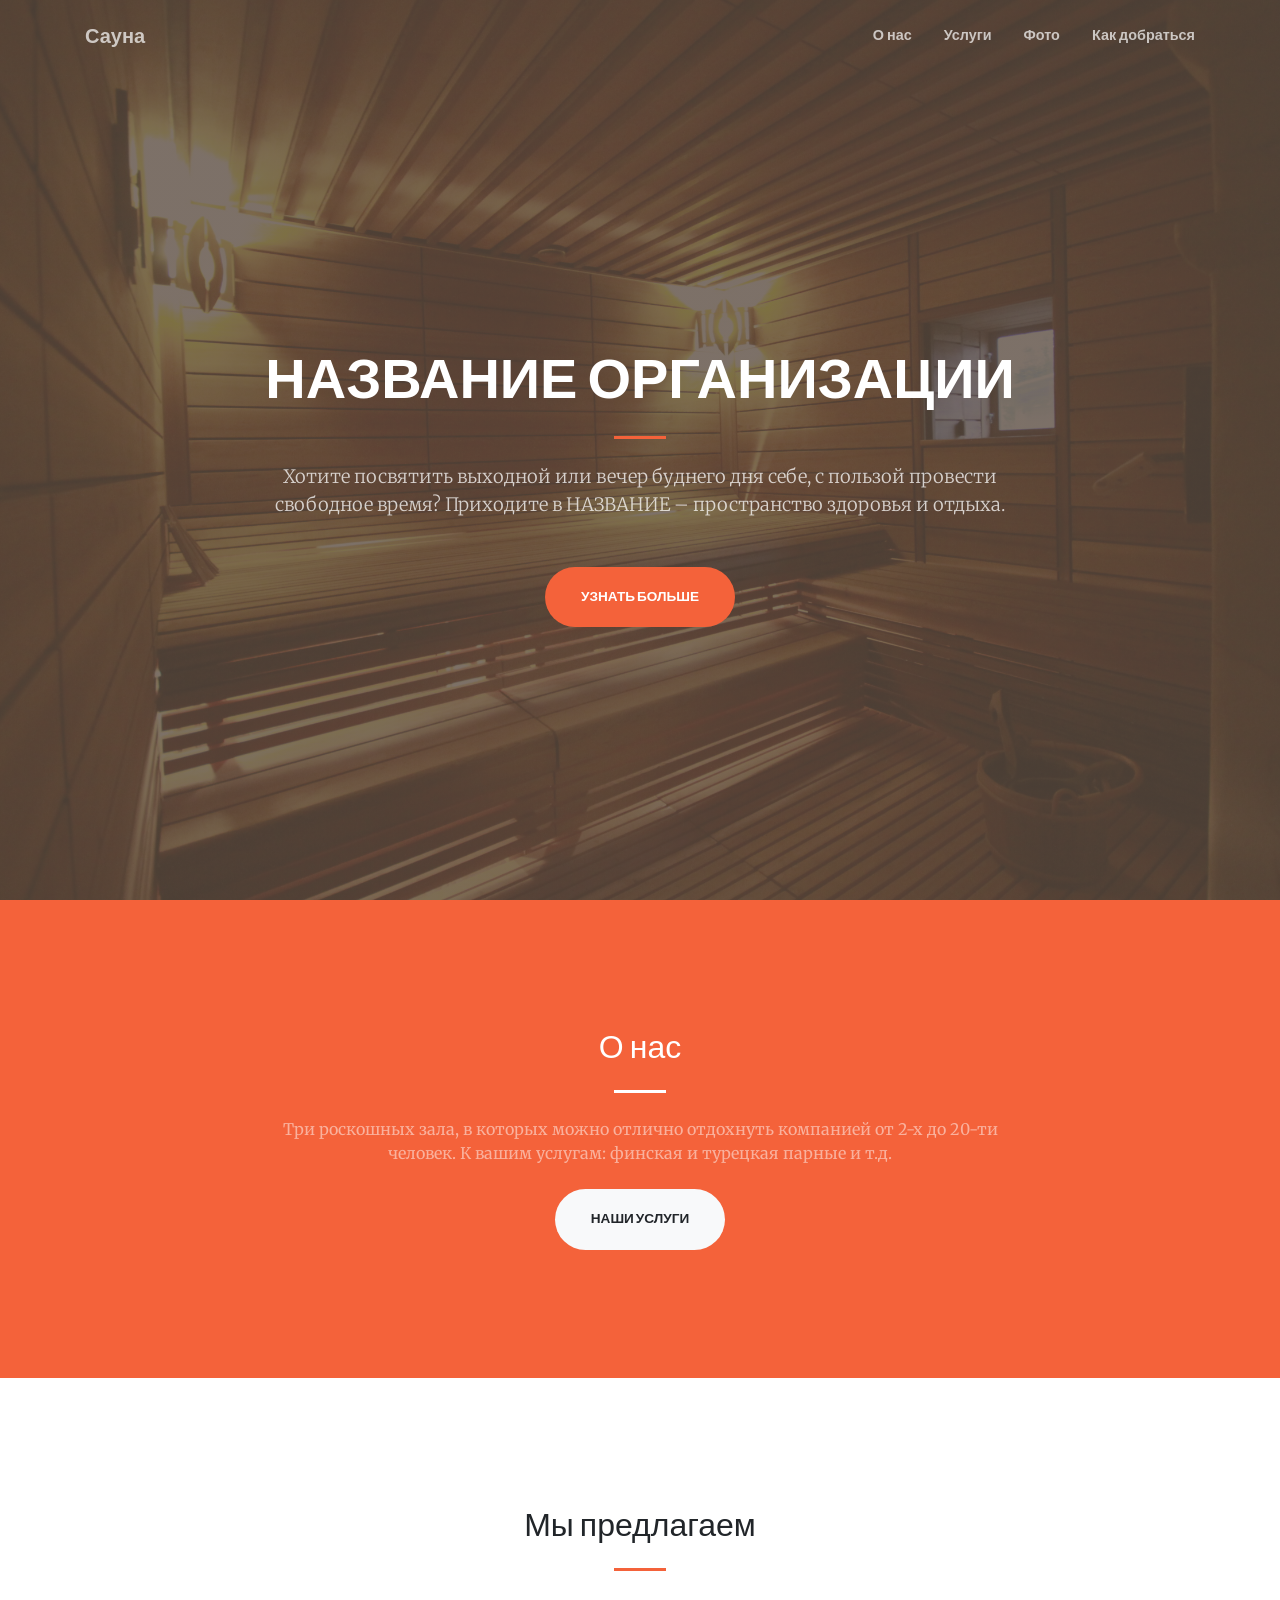
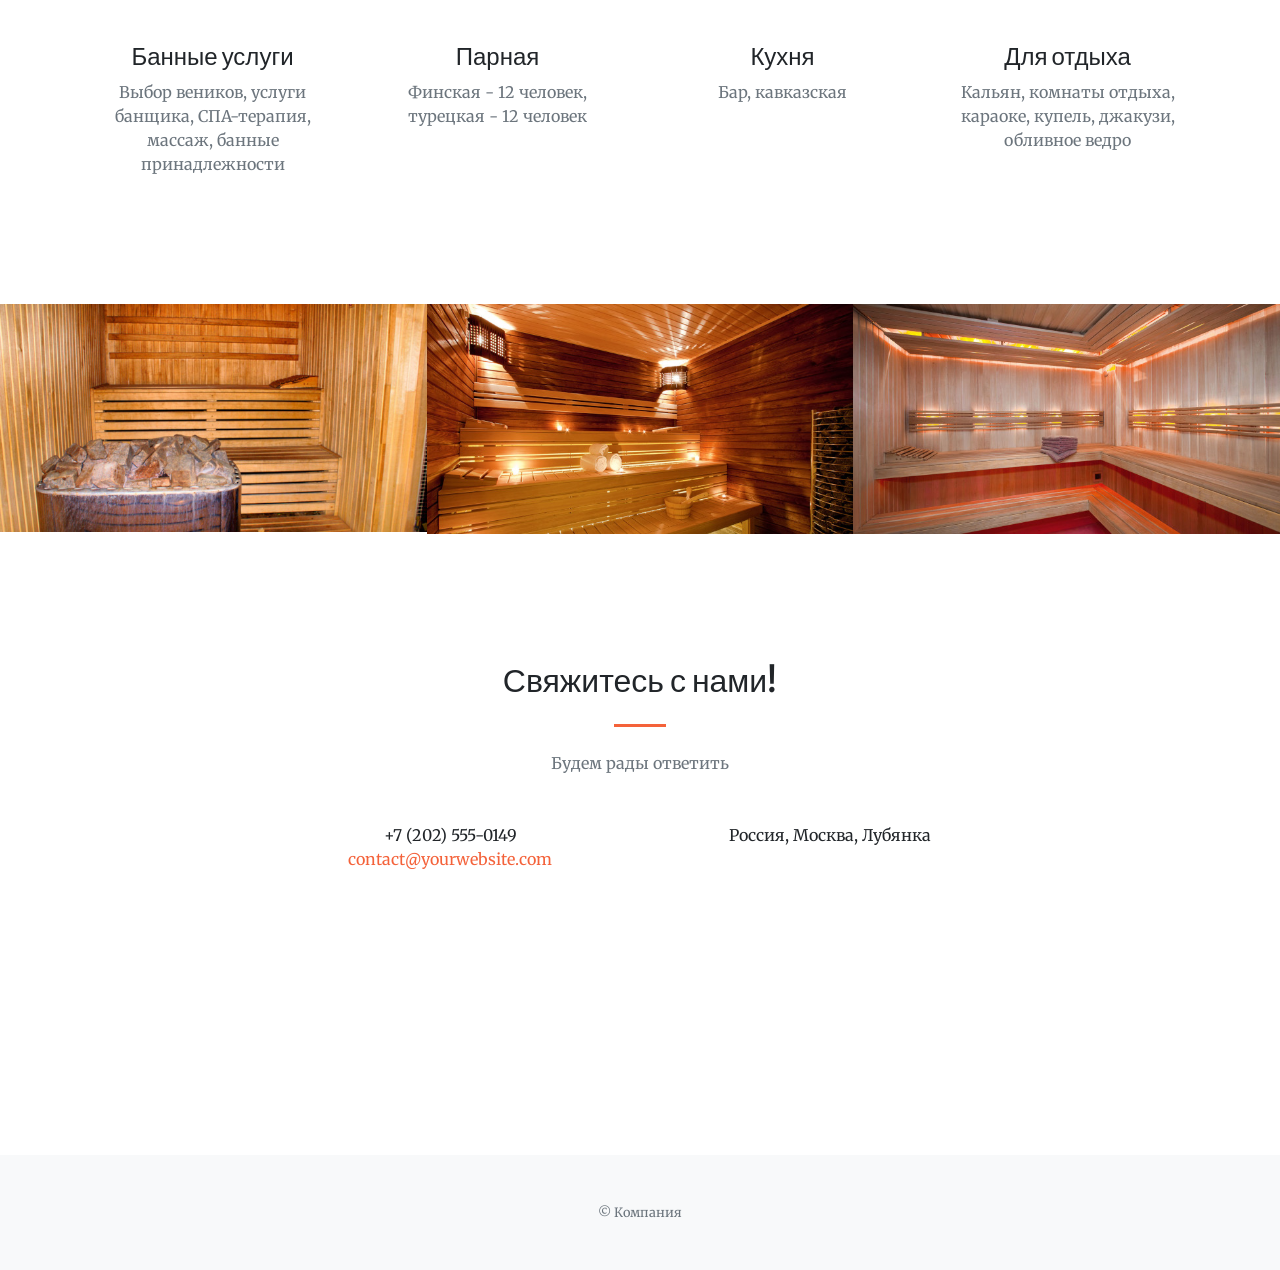
==== index.html @ 692f26ee "Upload" ====
<!DOCTYPE html>
<html lang="en">

<head>

  <meta charset="utf-8">
  <meta name="viewport" content="width=device-width, initial-scale=1, shrink-to-fit=no">
  <meta name="description" content="">
  <meta name="author" content="">

  <title>Сауна</title>

  <!-- Font Awesome Icons -->
  <link href="vendor/fontawesome-free/css/all.min.css" rel="stylesheet" type="text/css">

  <!-- Google Fonts -->
  <link href="https://fonts.googleapis.com/css?family=Merriweather+Sans:400,700" rel="stylesheet">
  <link href='https://fonts.googleapis.com/css?family=Merriweather:400,300,300italic,400italic,700,700italic' rel='stylesheet' type='text/css'>

  <!-- Plugin CSS -->
  <link href="vendor/magnific-popup/magnific-popup.css" rel="stylesheet">

  <!-- Theme CSS - Includes Bootstrap -->
  <link href="css/creative.min.css" rel="stylesheet">

</head>

<body id="page-top">

  <!-- Navigation -->
  <nav class="navbar navbar-expand-lg navbar-light fixed-top py-3" id="mainNav">
    <div class="container">
      <a class="navbar-brand js-scroll-trigger" href="#page-top">Сауна</a>
      <button class="navbar-toggler navbar-toggler-right" type="button" data-toggle="collapse" data-target="#navbarResponsive" aria-controls="navbarResponsive" aria-expanded="false" aria-label="Toggle navigation">
        <span class="navbar-toggler-icon"></span>
      </button>
      <div class="collapse navbar-collapse" id="navbarResponsive">
        <ul class="navbar-nav ml-auto my-2 my-lg-0">
          <li class="nav-item">
            <a class="nav-link js-scroll-trigger" href="#about">О нас</a>
          </li>
          <li class="nav-item">
            <a class="nav-link js-scroll-trigger" href="#services">Услуги</a>
          </li>
          <li class="nav-item">
            <a class="nav-link js-scroll-trigger" href="#portfolio">Фото</a>
          </li>
          <li class="nav-item">
            <a class="nav-link js-scroll-trigger" href="#contact">Как добраться</a>
          </li>
        </ul>
      </div>
    </div>
  </nav>

  <!-- Masthead -->
  <header class="masthead">
    <div class="container h-100">
      <div class="row h-100 align-items-center justify-content-center text-center">
        <div class="col-lg-10 align-self-end">
          <h1 class="text-uppercase text-white font-weight-bold">Название организации</h1>
          <hr class="divider my-4">
        </div>
        <div class="col-lg-8 align-self-baseline">
          <p class="text-white-75 font-weight-light mb-5">Хотите посвятить выходной или вечер буднего дня себе, с пользой провести свободное время? Приходите в НАЗВАНИЕ – пространство здоровья и отдыха.</p>
          <a class="btn btn-primary btn-xl js-scroll-trigger" href="#about">Узнать больше</a>
        </div>
      </div>
    </div>
  </header>

  <!-- About Section -->
  <section class="page-section bg-primary" id="about">
    <div class="container">
      <div class="row justify-content-center">
        <div class="col-lg-8 text-center">
          <h2 class="text-white mt-0">О нас</h2>
          <hr class="divider light my-4">
          <p class="text-white-50 mb-4">Три роскошных зала, в которых можно отлично отдохнуть компанией от 2-х до 20-ти человек. К вашим услугам: финская и турецкая парные и т.д.</p>
          <a class="btn btn-light btn-xl js-scroll-trigger" href="#services">Наши услуги</a>
        </div>
      </div>
    </div>
  </section>

  <!-- Services Section -->
  <section class="page-section" id="services">
    <div class="container">
      <h2 class="text-center mt-0">Мы предлагаем</h2>
      <hr class="divider my-4">
      <div class="row">
        <div class="col-lg-3 col-md-6 text-center">
          <div class="mt-5">
            <i class="fas fa-4x fa-bath text-primary mb-4"></i>
            <h3 class="h4 mb-2">Банные услуги</h3>
            <p class="text-muted mb-0">Выбор веников, услуги банщика, СПА-терапия, массаж, банные принадлежности</p>
          </div>
        </div>
        <div class="col-lg-3 col-md-6 text-center">
          <div class="mt-5">
            <i class="fas fa-4x fa-cloud text-primary mb-4"></i>
            <h3 class="h4 mb-2">Парная</h3>
            <p class="text-muted mb-0">Финская - 12 человек, турецкая - 12 человек</p>
          </div>
        </div>
        <div class="col-lg-3 col-md-6 text-center">
          <div class="mt-5">
            <i class="fas fa-4x fa-hamburger text-primary mb-4"></i>
            <h3 class="h4 mb-2">Кухня</h3>
            <p class="text-muted mb-0">Бар, кавказская</p>
          </div>
        </div>
        <div class="col-lg-3 col-md-6 text-center">
          <div class="mt-5">
            <i class="fas fa-4x fa-place-of-worship text-primary mb-4"></i>
            <h3 class="h4 mb-2">Для отдыха</h3>
            <p class="text-muted mb-0">Кальян, комнаты отдыха, караоке, купель, джакузи, обливное ведро</p>
          </div>
        </div>
      </div>
    </div>
  </section>

  <!-- Portfolio Section -->
  <section id="portfolio">
    <div class="container-fluid p-0">
      <div class="row no-gutters">
        <div class="col-lg-4 col-sm-6">
          <a class="portfolio-box" href="img/portfolio/fullsize/1.jpg">
            <img class="img-fluid" src="img/portfolio/thumbnails/1.jpg" alt="">
            <div class="portfolio-box-caption">
              <div class="project-category text-white-50">
                Услуга 1
              </div>
              <div class="project-name">
                Цена
              </div>
            </div>
          </a>
        </div>
        <div class="col-lg-4 col-sm-6">
          <a class="portfolio-box" href="img/portfolio/fullsize/2.jpg">
            <img class="img-fluid" src="img/portfolio/thumbnails/2.jpg" alt="">
            <div class="portfolio-box-caption">
              <div class="project-category text-white-50">
                Услуга 2
              </div>
              <div class="project-name">
                Цена 2
              </div>
            </div>
          </a>
        </div>
        <div class="col-lg-4 col-sm-6">
          <a class="portfolio-box" href="img/portfolio/fullsize/3.jpg">
            <img class="img-fluid" src="img/portfolio/thumbnails/3.jpg" alt="">
            <div class="portfolio-box-caption">
              <div class="project-category text-white-50">
                Услуга 3
              </div>
              <div class="project-name">
                Цена 3
              </div>
            </div>
          </a>
        </div>
      </div>
    </div>
  </section>


  <!-- Contact Section -->
  <section class="page-section" id="contact">
    <div class="container">
      <div class="row justify-content-center">
        <div class="col-lg-8 text-center">
          <h2 class="mt-0">Свяжитесь с нами!</h2>
          <hr class="divider my-4">
          <p class="text-muted mb-5">Будем рады ответить</p>
        </div>
      </div>
      <div class="row">
        <div class="col-lg-4 ml-auto text-center">
          <i class="fas fa-phone fa-3x mb-3 text-muted"></i>
          <div>+7 (202) 555-0149</div>
          <a class="d-block" href="mailto:contact@yourwebsite.com">contact@yourwebsite.com</a>
        </div>
        <div class="col-lg-4 mr-auto text-center">
          <i class="fas fa-home fa-3x mb-3 text-muted"></i>
          <!-- Make sure to change the email address in anchor text AND the link below! -->
          <div>Россия, Москва, Лубянка</div>
        </div>
      </div>
    </div>
  </section>

  <!-- Map -->
  <section id="contact" class="map">
    <iframe width="100%" height="100%" frameborder="0" scrolling="no" marginheight="0" marginwidth="0" src="https://maps.google.com/maps?f=q&amp;source=s_q&amp;hl=en&amp;geocode=&amp;q=Twitter,+Inc.,+Market+Street,+San+Francisco,+CA&amp;aq=0&amp;oq=twitter&amp;sll=28.659344,-81.187888&amp;sspn=0.128789,0.264187&amp;ie=UTF8&amp;hq=Twitter,+Inc.,+Market+Street,+San+Francisco,+CA&amp;t=m&amp;z=15&amp;iwloc=A&amp;output=embed"></iframe>
    <br />
    <small>
      <a href="https://maps.google.com/maps?f=q&amp;source=embed&amp;hl=en&amp;geocode=&amp;q=Twitter,+Inc.,+Market+Street,+San+Francisco,+CA&amp;aq=0&amp;oq=twitter&amp;sll=28.659344,-81.187888&amp;sspn=0.128789,0.264187&amp;ie=UTF8&amp;hq=Twitter,+Inc.,+Market+Street,+San+Francisco,+CA&amp;t=m&amp;z=15&amp;iwloc=A"></a>
    </small>
  </section>

  <!-- Footer -->
  <footer class="bg-light py-5">
    <div class="container">
      <div class="small text-center text-muted">&copy; Компания </div>
    </div>
  </footer>

  <!-- Bootstrap core JavaScript -->
  <script src="vendor/jquery/jquery.min.js"></script>
  <script src="vendor/bootstrap/js/bootstrap.bundle.min.js"></script>

  <!-- Plugin JavaScript -->
  <script src="vendor/jquery-easing/jquery.easing.min.js"></script>
  <script src="vendor/magnific-popup/jquery.magnific-popup.min.js"></script>

  <!-- Custom scripts for this template -->
  <script src="js/creative.min.js"></script>

</body>

</html>
---- vendor/fontawesome-free/css/all.min.css ----
.fa,.fab,.fal,.far,.fas{-moz-osx-font-smoothing:grayscale;-webkit-font-smoothing:antialiased;display:inline-block;font-style:normal;font-variant:normal;text-rendering:auto;line-height:1}.fa-lg{font-size:1.33333em;line-height:.75em;vertical-align:-.0667em}.fa-xs{font-size:.75em}.fa-sm{font-size:.875em}.fa-1x{font-size:1em}.fa-2x{font-size:2em}.fa-3x{font-size:3em}.fa-4x{font-size:4em}.fa-5x{font-size:5em}.fa-6x{font-size:6em}.fa-7x{font-size:7em}.fa-8x{font-size:8em}.fa-9x{font-size:9em}.fa-10x{font-size:10em}.fa-fw{text-align:center;width:1.25em}.fa-ul{list-style-type:none;margin-left:2.5em;padding-left:0}.fa-ul>li{position:relative}.fa-li{left:-2em;position:absolute;text-align:center;width:2em;line-height:inherit}.fa-border{border:.08em solid #eee;border-radius:.1em;padding:.2em .25em .15em}.fa-pull-left{float:left}.fa-pull-right{float:right}.fa.fa-pull-left,.fab.fa-pull-left,.fal.fa-pull-left,.far.fa-pull-left,.fas.fa-pull-left{margin-right:.3em}.fa.fa-pull-right,.fab.fa-pull-right,.fal.fa-pull-right,.far.fa-pull-right,.fas.fa-pull-right{margin-left:.3em}.fa-spin{animation:fa-spin 2s infinite linear}.fa-pulse{animation:fa-spin 1s infinite steps(8)}@keyframes fa-spin{0%{transform:rotate(0deg)}to{transform:rotate(1turn)}}.fa-rotate-90{-ms-filter:"progid:DXImageTransform.Microsoft.BasicImage(rotation=1)";transform:rotate(90deg)}.fa-rotate-180{-ms-filter:"progid:DXImageTransform.Microsoft.BasicImage(rotation=2)";transform:rotate(180deg)}.fa-rotate-270{-ms-filter:"progid:DXImageTransform.Microsoft.BasicImage(rotation=3)";transform:rotate(270deg)}.fa-flip-horizontal{-ms-filter:"progid:DXImageTransform.Microsoft.BasicImage(rotation=0, mirror=1)";transform:scaleX(-1)}.fa-flip-vertical{transform:scaleY(-1)}.fa-flip-both,.fa-flip-horizontal.fa-flip-vertical,.fa-flip-vertical{-ms-filter:"progid:DXImageTransform.Microsoft.BasicImage(rotation=2, mirror=1)"}.fa-flip-both,.fa-flip-horizontal.fa-flip-vertical{transform:scale(-1)}:root .fa-flip-both,:root .fa-flip-horizontal,:root .fa-flip-vertical,:root .fa-rotate-90,:root .fa-rotate-180,:root .fa-rotate-270{filter:none}.fa-stack{display:inline-block;height:2em;line-height:2em;position:relative;vertical-align:middle;width:2.5em}.fa-stack-1x,.fa-stack-2x{left:0;position:absolute;text-align:center;width:100%}.fa-stack-1x{line-height:inherit}.fa-stack-2x{font-size:2em}.fa-inverse{color:#fff}.fa-500px:before{content:"\f26e"}.fa-accessible-icon:before{content:"\f368"}.fa-accusoft:before{content:"\f369"}.fa-acquisitions-incorporated:before{content:"\f6af"}.fa-ad:before{content:"\f641"}.fa-address-book:before{content:"\f2b9"}.fa-address-card:before{content:"\f2bb"}.fa-adjust:before{content:"\f042"}.fa-adn:before{content:"\f170"}.fa-adobe:before{content:"\f778"}.fa-adversal:before{content:"\f36a"}.fa-affiliatetheme:before{content:"\f36b"}.fa-air-freshener:before{content:"\f5d0"}.fa-algolia:before{content:"\f36c"}.fa-align-center:before{content:"\f037"}.fa-align-justify:before{content:"\f039"}.fa-align-left:before{content:"\f036"}.fa-align-right:before{content:"\f038"}.fa-alipay:before{content:"\f642"}.fa-allergies:before{content:"\f461"}.fa-amazon:before{content:"\f270"}.fa-amazon-pay:before{content:"\f42c"}.fa-ambulance:before{content:"\f0f9"}.fa-american-sign-language-interpreting:before{content:"\f2a3"}.fa-amilia:before{content:"\f36d"}.fa-anchor:before{content:"\f13d"}.fa-android:before{content:"\f17b"}.fa-angellist:before{content:"\f209"}.fa-angle-double-down:before{content:"\f103"}.fa-angle-double-left:before{content:"\f100"}.fa-angle-double-right:before{content:"\f101"}.fa-angle-double-up:before{content:"\f102"}.fa-angle-down:before{content:"\f107"}.fa-angle-left:before{content:"\f104"}.fa-angle-right:before{content:"\f105"}.fa-angle-up:before{content:"\f106"}.fa-angry:before{content:"\f556"}.fa-angrycreative:before{content:"\f36e"}.fa-angular:before{content:"\f420"}.fa-ankh:before{content:"\f644"}.fa-app-store:before{content:"\f36f"}.fa-app-store-ios:before{content:"\f370"}.fa-apper:before{content:"\f371"}.fa-apple:before{content:"\f179"}.fa-apple-alt:before{content:"\f5d1"}.fa-apple-pay:before{content:"\f415"}.fa-archive:before{content:"\f187"}.fa-archway:before{content:"\f557"}.fa-arrow-alt-circle-down:before{content:"\f358"}.fa-arrow-alt-circle-left:before{content:"\f359"}.fa-arrow-alt-circle-right:before{content:"\f35a"}.fa-arrow-alt-circle-up:before{content:"\f35b"}.fa-arrow-circle-down:before{content:"\f0ab"}.fa-arrow-circle-left:before{content:"\f0a8"}.fa-arrow-circle-right:before{content:"\f0a9"}.fa-arrow-circle-up:before{content:"\f0aa"}.fa-arrow-down:before{content:"\f063"}.fa-arrow-left:before{content:"\f060"}.fa-arrow-right:before{content:"\f061"}.fa-arrow-up:before{content:"\f062"}.fa-arrows-alt:before{content:"\f0b2"}.fa-arrows-alt-h:before{content:"\f337"}.fa-arrows-alt-v:before{content:"\f338"}.fa-artstation:before{content:"\f77a"}.fa-assistive-listening-systems:before{content:"\f2a2"}.fa-asterisk:before{content:"\f069"}.fa-asymmetrik:before{content:"\f372"}.fa-at:before{content:"\f1fa"}.fa-atlas:before{content:"\f558"}.fa-atlassian:before{content:"\f77b"}.fa-atom:before{content:"\f5d2"}.fa-audible:before{content:"\f373"}.fa-audio-description:before{content:"\f29e"}.fa-autoprefixer:before{content:"\f41c"}.fa-avianex:before{content:"\f374"}.fa-aviato:before{content:"\f421"}.fa-award:before{content:"\f559"}.fa-aws:before{content:"\f375"}.fa-baby:before{content:"\f77c"}.fa-baby-carriage:before{content:"\f77d"}.fa-backspace:before{content:"\f55a"}.fa-backward:before{content:"\f04a"}.fa-bacon:before{content:"\f7e5"}.fa-balance-scale:before{content:"\f24e"}.fa-ban:before{content:"\f05e"}.fa-band-aid:before{content:"\f462"}.fa-bandcamp:before{content:"\f2d5"}.fa-barcode:before{content:"\f02a"}.fa-bars:before{content:"\f0c9"}.fa-baseball-ball:before{content:"\f433"}.fa-basketball-ball:before{content:"\f434"}.fa-bath:before{content:"\f2cd"}.fa-battery-empty:before{content:"\f244"}.fa-battery-full:before{content:"\f240"}.fa-battery-half:before{content:"\f242"}.fa-battery-quarter:before{content:"\f243"}.fa-battery-three-quarters:before{content:"\f241"}.fa-bed:before{content:"\f236"}.fa-beer:before{content:"\f0fc"}.fa-behance:before{content:"\f1b4"}.fa-behance-square:before{content:"\f1b5"}.fa-bell:before{content:"\f0f3"}.fa-bell-slash:before{content:"\f1f6"}.fa-bezier-curve:before{content:"\f55b"}.fa-bible:before{content:"\f647"}.fa-bicycle:before{content:"\f206"}.fa-bimobject:before{content:"\f378"}.fa-binoculars:before{content:"\f1e5"}.fa-biohazard:before{content:"\f780"}.fa-birthday-cake:before{content:"\f1fd"}.fa-bitbucket:before{content:"\f171"}.fa-bitcoin:before{content:"\f379"}.fa-bity:before{content:"\f37a"}.fa-black-tie:before{content:"\f27e"}.fa-blackberry:before{content:"\f37b"}.fa-blender:before{content:"\f517"}.fa-blender-phone:before{content:"\f6b6"}.fa-blind:before{content:"\f29d"}.fa-blog:before{content:"\f781"}.fa-blogger:before{content:"\f37c"}.fa-blogger-b:before{content:"\f37d"}.fa-bluetooth:before{content:"\f293"}.fa-bluetooth-b:before{content:"\f294"}.fa-bold:before{content:"\f032"}.fa-bolt:before{content:"\f0e7"}.fa-bomb:before{content:"\f1e2"}.fa-bone:before{content:"\f5d7"}.fa-bong:before{content:"\f55c"}.fa-book:before{content:"\f02d"}.fa-book-dead:before{content:"\f6b7"}.fa-book-medical:before{content:"\f7e6"}.fa-book-open:before{content:"\f518"}.fa-book-reader:before{content:"\f5da"}.fa-bookmark:before{content:"\f02e"}.fa-bowling-ball:before{content:"\f436"}.fa-box:before{content:"\f466"}.fa-box-open:before{content:"\f49e"}.fa-boxes:before{content:"\f468"}.fa-braille:before{content:"\f2a1"}.fa-brain:before{content:"\f5dc"}.fa-bread-slice:before{content:"\f7ec"}.fa-briefcase:before{content:"\f0b1"}.fa-briefcase-medical:before{content:"\f469"}.fa-broadcast-tower:before{content:"\f519"}.fa-broom:before{content:"\f51a"}.fa-brush:before{content:"\f55d"}.fa-btc:before{content:"\f15a"}.fa-bug:before{content:"\f188"}.fa-building:before{content:"\f1ad"}.fa-bullhorn:before{content:"\f0a1"}.fa-bullseye:before{content:"\f140"}.fa-burn:before{content:"\f46a"}.fa-buromobelexperte:before{content:"\f37f"}.fa-bus:before{content:"\f207"}.fa-bus-alt:before{content:"\f55e"}.fa-business-time:before{content:"\f64a"}.fa-buysellads:before{content:"\f20d"}.fa-calculator:before{content:"\f1ec"}.fa-calendar:before{content:"\f133"}.fa-calendar-alt:before{content:"\f073"}.fa-calendar-check:before{content:"\f274"}.fa-calendar-day:before{content:"\f783"}.fa-calendar-minus:before{content:"\f272"}.fa-calendar-plus:before{content:"\f271"}.fa-calendar-times:before{content:"\f273"}.fa-calendar-week:before{content:"\f784"}.fa-camera:before{content:"\f030"}.fa-camera-retro:before{content:"\f083"}.fa-campground:before{content:"\f6bb"}.fa-canadian-maple-leaf:before{content:"\f785"}.fa-candy-cane:before{content:"\f786"}.fa-cannabis:before{content:"\f55f"}.fa-capsules:before{content:"\f46b"}.fa-car:before{content:"\f1b9"}.fa-car-alt:before{content:"\f5de"}.fa-car-battery:before{content:"\f5df"}.fa-car-crash:before{content:"\f5e1"}.fa-car-side:before{content:"\f5e4"}.fa-caret-down:before{content:"\f0d7"}.fa-caret-left:before{content:"\f0d9"}.fa-caret-right:before{content:"\f0da"}.fa-caret-square-down:before{content:"\f150"}.fa-caret-square-left:before{content:"\f191"}.fa-caret-square-right:before{content:"\f152"}.fa-caret-square-up:before{content:"\f151"}.fa-caret-up:before{content:"\f0d8"}.fa-carrot:before{content:"\f787"}.fa-cart-arrow-down:before{content:"\f218"}.fa-cart-plus:before{content:"\f217"}.fa-cash-register:before{content:"\f788"}.fa-cat:before{content:"\f6be"}.fa-cc-amazon-pay:before{content:"\f42d"}.fa-cc-amex:before{content:"\f1f3"}.fa-cc-apple-pay:before{content:"\f416"}.fa-cc-diners-club:before{content:"\f24c"}.fa-cc-discover:before{content:"\f1f2"}.fa-cc-jcb:before{content:"\f24b"}.fa-cc-mastercard:before{content:"\f1f1"}.fa-cc-paypal:before{content:"\f1f4"}.fa-cc-stripe:before{content:"\f1f5"}.fa-cc-visa:before{content:"\f1f0"}.fa-centercode:before{content:"\f380"}.fa-centos:before{content:"\f789"}.fa-certificate:before{content:"\f0a3"}.fa-chair:before{content:"\f6c0"}.fa-chalkboard:before{content:"\f51b"}.fa-chalkboard-teacher:before{content:"\f51c"}.fa-charging-station:before{content:"\f5e7"}.fa-chart-area:before{content:"\f1fe"}.fa-chart-bar:before{content:"\f080"}.fa-chart-line:before{content:"\f201"}.fa-chart-pie:before{content:"\f200"}.fa-check:before{content:"\f00c"}.fa-check-circle:before{content:"\f058"}.fa-check-double:before{content:"\f560"}.fa-check-square:before{content:"\f14a"}.fa-cheese:before{content:"\f7ef"}.fa-chess:before{content:"\f439"}.fa-chess-bishop:before{content:"\f43a"}.fa-chess-board:before{content:"\f43c"}.fa-chess-king:before{content:"\f43f"}.fa-chess-knight:before{content:"\f441"}.fa-chess-pawn:before{content:"\f443"}.fa-chess-queen:before{content:"\f445"}.fa-chess-rook:before{content:"\f447"}.fa-chevron-circle-down:before{content:"\f13a"}.fa-chevron-circle-left:before{content:"\f137"}.fa-chevron-circle-right:before{content:"\f138"}.fa-chevron-circle-up:before{content:"\f139"}.fa-chevron-down:before{content:"\f078"}.fa-chevron-left:before{content:"\f053"}.fa-chevron-right:before{content:"\f054"}.fa-chevron-up:before{content:"\f077"}.fa-child:before{content:"\f1ae"}.fa-chrome:before{content:"\f268"}.fa-church:before{content:"\f51d"}.fa-circle:before{content:"\f111"}.fa-circle-notch:before{content:"\f1ce"}.fa-city:before{content:"\f64f"}.fa-clinic-medical:before{content:"\f7f2"}.fa-clipboard:before{content:"\f328"}.fa-clipboard-check:before{content:"\f46c"}.fa-clipboard-list:before{content:"\f46d"}.fa-clock:before{content:"\f017"}.fa-clone:before{content:"\f24d"}.fa-closed-captioning:before{content:"\f20a"}.fa-cloud:before{content:"\f0c2"}.fa-cloud-download-alt:before{content:"\f381"}.fa-cloud-meatball:before{content:"\f73b"}.fa-cloud-moon:before{content:"\f6c3"}.fa-cloud-moon-rain:before{content:"\f73c"}.fa-cloud-rain:before{content:"\f73d"}.fa-cloud-showers-heavy:before{content:"\f740"}.fa-cloud-sun:before{content:"\f6c4"}.fa-cloud-sun-rain:before{content:"\f743"}.fa-cloud-upload-alt:before{content:"\f382"}.fa-cloudscale:before{content:"\f383"}.fa-cloudsmith:before{content:"\f384"}.fa-cloudversify:before{content:"\f385"}.fa-cocktail:before{content:"\f561"}.fa-code:before{content:"\f121"}.fa-code-branch:before{content:"\f126"}.fa-codepen:before{content:"\f1cb"}.fa-codiepie:before{content:"\f284"}.fa-coffee:before{content:"\f0f4"}.fa-cog:before{content:"\f013"}.fa-cogs:before{content:"\f085"}.fa-coins:before{content:"\f51e"}.fa-columns:before{content:"\f0db"}.fa-comment:before{content:"\f075"}.fa-comment-alt:before{content:"\f27a"}.fa-comment-dollar:before{content:"\f651"}.fa-comment-dots:before{content:"\f4ad"}.fa-comment-medical:before{content:"\f7f5"}.fa-comment-slash:before{content:"\f4b3"}.fa-comments:before{content:"\f086"}.fa-comments-dollar:before{content:"\f653"}.fa-compact-disc:before{content:"\f51f"}.fa-compass:before{content:"\f14e"}.fa-compress:before{content:"\f066"}.fa-compress-arrows-alt:before{content:"\f78c"}.fa-concierge-bell:before{content:"\f562"}.fa-confluence:before{content:"\f78d"}.fa-connectdevelop:before{content:"\f20e"}.fa-contao:before{content:"\f26d"}.fa-cookie:before{content:"\f563"}.fa-cookie-bite:before{content:"\f564"}.fa-copy:before{content:"\f0c5"}.fa-copyright:before{content:"\f1f9"}.fa-couch:before{content:"\f4b8"}.fa-cpanel:before{content:"\f388"}.fa-creative-commons:before{content:"\f25e"}.fa-creative-commons-by:before{content:"\f4e7"}.fa-creative-commons-nc:before{content:"\f4e8"}.fa-creative-commons-nc-eu:before{content:"\f4e9"}.fa-creative-commons-nc-jp:before{content:"\f4ea"}.fa-creative-commons-nd:before{content:"\f4eb"}.fa-creative-commons-pd:before{content:"\f4ec"}.fa-creative-commons-pd-alt:before{content:"\f4ed"}.fa-creative-commons-remix:before{content:"\f4ee"}.fa-creative-commons-sa:before{content:"\f4ef"}.fa-creative-commons-sampling:before{content:"\f4f0"}.fa-creative-commons-sampling-plus:before{content:"\f4f1"}.fa-creative-commons-share:before{content:"\f4f2"}.fa-creative-commons-zero:before{content:"\f4f3"}.fa-credit-card:before{content:"\f09d"}.fa-critical-role:before{content:"\f6c9"}.fa-crop:before{content:"\f125"}.fa-crop-alt:before{content:"\f565"}.fa-cross:before{content:"\f654"}.fa-crosshairs:before{content:"\f05b"}.fa-crow:before{content:"\f520"}.fa-crown:before{content:"\f521"}.fa-crutch:before{content:"\f7f7"}.fa-css3:before{content:"\f13c"}.fa-css3-alt:before{content:"\f38b"}.fa-cube:before{content:"\f1b2"}.fa-cubes:before{content:"\f1b3"}.fa-cut:before{content:"\f0c4"}.fa-cuttlefish:before{content:"\f38c"}.fa-d-and-d:before{content:"\f38d"}.fa-d-and-d-beyond:before{content:"\f6ca"}.fa-dashcube:before{content:"\f210"}.fa-database:before{content:"\f1c0"}.fa-deaf:before{content:"\f2a4"}.fa-delicious:before{content:"\f1a5"}.fa-democrat:before{content:"\f747"}.fa-deploydog:before{content:"\f38e"}.fa-deskpro:before{content:"\f38f"}.fa-desktop:before{content:"\f108"}.fa-dev:before{content:"\f6cc"}.fa-deviantart:before{content:"\f1bd"}.fa-dharmachakra:before{content:"\f655"}.fa-dhl:before{content:"\f790"}.fa-diagnoses:before{content:"\f470"}.fa-diaspora:before{content:"\f791"}.fa-dice:before{content:"\f522"}.fa-dice-d20:before{content:"\f6cf"}.fa-dice-d6:before{content:"\f6d1"}.fa-dice-five:before{content:"\f523"}.fa-dice-four:before{content:"\f524"}.fa-dice-one:before{content:"\f525"}.fa-dice-six:before{content:"\f526"}.fa-dice-three:before{content:"\f527"}.fa-dice-two:before{content:"\f528"}.fa-digg:before{content:"\f1a6"}.fa-digital-ocean:before{content:"\f391"}.fa-digital-tachograph:before{content:"\f566"}.fa-directions:before{content:"\f5eb"}.fa-discord:before{content:"\f392"}.fa-discourse:before{content:"\f393"}.fa-divide:before{content:"\f529"}.fa-dizzy:before{content:"\f567"}.fa-dna:before{content:"\f471"}.fa-dochub:before{content:"\f394"}.fa-docker:before{content:"\f395"}.fa-dog:before{content:"\f6d3"}.fa-dollar-sign:before{content:"\f155"}.fa-dolly:before{content:"\f472"}.fa-dolly-flatbed:before{content:"\f474"}.fa-donate:before{content:"\f4b9"}.fa-door-closed:before{content:"\f52a"}.fa-door-open:before{content:"\f52b"}.fa-dot-circle:before{content:"\f192"}.fa-dove:before{content:"\f4ba"}.fa-download:before{content:"\f019"}.fa-draft2digital:before{content:"\f396"}.fa-drafting-compass:before{content:"\f568"}.fa-dragon:before{content:"\f6d5"}.fa-draw-polygon:before{content:"\f5ee"}.fa-dribbble:before{content:"\f17d"}.fa-dribbble-square:before{content:"\f397"}.fa-dropbox:before{content:"\f16b"}.fa-drum:before{content:"\f569"}.fa-drum-steelpan:before{content:"\f56a"}.fa-drumstick-bite:before{content:"\f6d7"}.fa-drupal:before{content:"\f1a9"}.fa-dumbbell:before{content:"\f44b"}.fa-dumpster:before{content:"\f793"}.fa-dumpster-fire:before{content:"\f794"}.fa-dungeon:before{content:"\f6d9"}.fa-dyalog:before{content:"\f399"}.fa-earlybirds:before{content:"\f39a"}.fa-ebay:before{content:"\f4f4"}.fa-edge:before{content:"\f282"}.fa-edit:before{content:"\f044"}.fa-egg:before{content:"\f7fb"}.fa-eject:before{content:"\f052"}.fa-elementor:before{content:"\f430"}.fa-ellipsis-h:before{content:"\f141"}.fa-ellipsis-v:before{content:"\f142"}.fa-ello:before{content:"\f5f1"}.fa-ember:before{content:"\f423"}.fa-empire:before{content:"\f1d1"}.fa-envelope:before{content:"\f0e0"}.fa-envelope-open:before{content:"\f2b6"}.fa-envelope-open-text:before{content:"\f658"}.fa-envelope-square:before{content:"\f199"}.fa-envira:before{content:"\f299"}.fa-equals:before{content:"\f52c"}.fa-eraser:before{content:"\f12d"}.fa-erlang:before{content:"\f39d"}.fa-ethereum:before{content:"\f42e"}.fa-ethernet:before{content:"\f796"}.fa-etsy:before{content:"\f2d7"}.fa-euro-sign:before{content:"\f153"}.fa-exchange-alt:before{content:"\f362"}.fa-exclamation:before{content:"\f12a"}.fa-exclamation-circle:before{content:"\f06a"}.fa-exclamation-triangle:before{content:"\f071"}.fa-expand:before{content:"\f065"}.fa-expand-arrows-alt:before{content:"\f31e"}.fa-expeditedssl:before{content:"\f23e"}.fa-external-link-alt:before{content:"\f35d"}.fa-external-link-square-alt:before{content:"\f360"}.fa-eye:before{content:"\f06e"}.fa-eye-dropper:before{content:"\f1fb"}.fa-eye-slash:before{content:"\f070"}.fa-facebook:before{content:"\f09a"}.fa-facebook-f:before{content:"\f39e"}.fa-facebook-messenger:before{content:"\f39f"}.fa-facebook-square:before{content:"\f082"}.fa-fantasy-flight-games:before{content:"\f6dc"}.fa-fast-backward:before{content:"\f049"}.fa-fast-forward:before{content:"\f050"}.fa-fax:before{content:"\f1ac"}.fa-feather:before{content:"\f52d"}.fa-feather-alt:before{content:"\f56b"}.fa-fedex:before{content:"\f797"}.fa-fedora:before{content:"\f798"}.fa-female:before{content:"\f182"}.fa-fighter-jet:before{content:"\f0fb"}.fa-figma:before{content:"\f799"}.fa-file:before{content:"\f15b"}.fa-file-alt:before{content:"\f15c"}.fa-file-archive:before{content:"\f1c6"}.fa-file-audio:before{content:"\f1c7"}.fa-file-code:before{content:"\f1c9"}.fa-file-contract:before{content:"\f56c"}.fa-file-csv:before{content:"\f6dd"}.fa-file-download:before{content:"\f56d"}.fa-file-excel:before{content:"\f1c3"}.fa-file-export:before{content:"\f56e"}.fa-file-image:before{content:"\f1c5"}.fa-file-import:before{content:"\f56f"}.fa-file-invoice:before{content:"\f570"}.fa-file-invoice-dollar:before{content:"\f571"}.fa-file-medical:before{content:"\f477"}.fa-file-medical-alt:before{content:"\f478"}.fa-file-pdf:before{content:"\f1c1"}.fa-file-powerpoint:before{content:"\f1c4"}.fa-file-prescription:before{content:"\f572"}.fa-file-signature:before{content:"\f573"}.fa-file-upload:before{content:"\f574"}.fa-file-video:before{content:"\f1c8"}.fa-file-word:before{content:"\f1c2"}.fa-fill:before{content:"\f575"}.fa-fill-drip:before{content:"\f576"}.fa-film:before{content:"\f008"}.fa-filter:before{content:"\f0b0"}.fa-fingerprint:before{content:"\f577"}.fa-fire:before{content:"\f06d"}.fa-fire-alt:before{content:"\f7e4"}.fa-fire-extinguisher:before{content:"\f134"}.fa-firefox:before{content:"\f269"}.fa-first-aid:before{content:"\f479"}.fa-first-order:before{content:"\f2b0"}.fa-first-order-alt:before{content:"\f50a"}.fa-firstdraft:before{content:"\f3a1"}.fa-fish:before{content:"\f578"}.fa-fist-raised:before{content:"\f6de"}.fa-flag:before{content:"\f024"}.fa-flag-checkered:before{content:"\f11e"}.fa-flag-usa:before{content:"\f74d"}.fa-flask:before{content:"\f0c3"}.fa-flickr:before{content:"\f16e"}.fa-flipboard:before{content:"\f44d"}.fa-flushed:before{content:"\f579"}.fa-fly:before{content:"\f417"}.fa-folder:before{content:"\f07b"}.fa-folder-minus:before{content:"\f65d"}.fa-folder-open:before{content:"\f07c"}.fa-folder-plus:before{content:"\f65e"}.fa-font:before{content:"\f031"}.fa-font-awesome:before{content:"\f2b4"}.fa-font-awesome-alt:before{content:"\f35c"}.fa-font-awesome-flag:before{content:"\f425"}.fa-font-awesome-logo-full:before{content:"\f4e6"}.fa-fonticons:before{content:"\f280"}.fa-fonticons-fi:before{content:"\f3a2"}.fa-football-ball:before{content:"\f44e"}.fa-fort-awesome:before{content:"\f286"}.fa-fort-awesome-alt:before{content:"\f3a3"}.fa-forumbee:before{content:"\f211"}.fa-forward:before{content:"\f04e"}.fa-foursquare:before{content:"\f180"}.fa-free-code-camp:before{content:"\f2c5"}.fa-freebsd:before{content:"\f3a4"}.fa-frog:before{content:"\f52e"}.fa-frown:before{content:"\f119"}.fa-frown-open:before{content:"\f57a"}.fa-fulcrum:before{content:"\f50b"}.fa-funnel-dollar:before{content:"\f662"}.fa-futbol:before{content:"\f1e3"}.fa-galactic-republic:before{content:"\f50c"}.fa-galactic-senate:before{content:"\f50d"}.fa-gamepad:before{content:"\f11b"}.fa-gas-pump:before{content:"\f52f"}.fa-gavel:before{content:"\f0e3"}.fa-gem:before{content:"\f3a5"}.fa-genderless:before{content:"\f22d"}.fa-get-pocket:before{content:"\f265"}.fa-gg:before{content:"\f260"}.fa-gg-circle:before{content:"\f261"}.fa-ghost:before{content:"\f6e2"}.fa-gift:before{content:"\f06b"}.fa-gifts:before{content:"\f79c"}.fa-git:before{content:"\f1d3"}.fa-git-square:before{content:"\f1d2"}.fa-github:before{content:"\f09b"}.fa-github-alt:before{content:"\f113"}.fa-github-square:before{content:"\f092"}.fa-gitkraken:before{content:"\f3a6"}.fa-gitlab:before{content:"\f296"}.fa-gitter:before{content:"\f426"}.fa-glass-cheers:before{content:"\f79f"}.fa-glass-martini:before{content:"\f000"}.fa-glass-martini-alt:before{content:"\f57b"}.fa-glass-whiskey:before{content:"\f7a0"}.fa-glasses:before{content:"\f530"}.fa-glide:before{content:"\f2a5"}.fa-glide-g:before{content:"\f2a6"}.fa-globe:before{content:"\f0ac"}.fa-globe-africa:before{content:"\f57c"}.fa-globe-americas:before{content:"\f57d"}.fa-globe-asia:before{content:"\f57e"}.fa-globe-europe:before{content:"\f7a2"}.fa-gofore:before{content:"\f3a7"}.fa-golf-ball:before{content:"\f450"}.fa-goodreads:before{content:"\f3a8"}.fa-goodreads-g:before{content:"\f3a9"}.fa-google:before{content:"\f1a0"}.fa-google-drive:before{content:"\f3aa"}.fa-google-play:before{content:"\f3ab"}.fa-google-plus:before{content:"\f2b3"}.fa-google-plus-g:before{content:"\f0d5"}.fa-google-plus-square:before{content:"\f0d4"}.fa-google-wallet:before{content:"\f1ee"}.fa-gopuram:before{content:"\f664"}.fa-graduation-cap:before{content:"\f19d"}.fa-gratipay:before{content:"\f184"}.fa-grav:before{content:"\f2d6"}.fa-greater-than:before{content:"\f531"}.fa-greater-than-equal:before{content:"\f532"}.fa-grimace:before{content:"\f57f"}.fa-grin:before{content:"\f580"}.fa-grin-alt:before{content:"\f581"}.fa-grin-beam:before{content:"\f582"}.fa-grin-beam-sweat:before{content:"\f583"}.fa-grin-hearts:before{content:"\f584"}.fa-grin-squint:before{content:"\f585"}.fa-grin-squint-tears:before{content:"\f586"}.fa-grin-stars:before{content:"\f587"}.fa-grin-tears:before{content:"\f588"}.fa-grin-tongue:before{content:"\f589"}.fa-grin-tongue-squint:before{content:"\f58a"}.fa-grin-tongue-wink:before{content:"\f58b"}.fa-grin-wink:before{content:"\f58c"}.fa-grip-horizontal:before{content:"\f58d"}.fa-grip-lines:before{content:"\f7a4"}.fa-grip-lines-vertical:before{content:"\f7a5"}.fa-grip-vertical:before{content:"\f58e"}.fa-gripfire:before{content:"\f3ac"}.fa-grunt:before{content:"\f3ad"}.fa-guitar:before{content:"\f7a6"}.fa-gulp:before{content:"\f3ae"}.fa-h-square:before{content:"\f0fd"}.fa-hacker-news:before{content:"\f1d4"}.fa-hacker-news-square:before{content:"\f3af"}.fa-hackerrank:before{content:"\f5f7"}.fa-hamburger:before{content:"\f805"}.fa-hammer:before{content:"\f6e3"}.fa-hamsa:before{content:"\f665"}.fa-hand-holding:before{content:"\f4bd"}.fa-hand-holding-heart:before{content:"\f4be"}.fa-hand-holding-usd:before{content:"\f4c0"}.fa-hand-lizard:before{content:"\f258"}.fa-hand-middle-finger:before{content:"\f806"}.fa-hand-paper:before{content:"\f256"}.fa-hand-peace:before{content:"\f25b"}.fa-hand-point-down:before{content:"\f0a7"}.fa-hand-point-left:before{content:"\f0a5"}.fa-hand-point-right:before{content:"\f0a4"}.fa-hand-point-up:before{content:"\f0a6"}.fa-hand-pointer:before{content:"\f25a"}.fa-hand-rock:before{content:"\f255"}.fa-hand-scissors:before{content:"\f257"}.fa-hand-spock:before{content:"\f259"}.fa-hands:before{content:"\f4c2"}.fa-hands-helping:before{content:"\f4c4"}.fa-handshake:before{content:"\f2b5"}.fa-hanukiah:before{content:"\f6e6"}.fa-hard-hat:before{content:"\f807"}.fa-hashtag:before{content:"\f292"}.fa-hat-wizard:before{content:"\f6e8"}.fa-haykal:before{content:"\f666"}.fa-hdd:before{content:"\f0a0"}.fa-heading:before{content:"\f1dc"}.fa-headphones:before{content:"\f025"}.fa-headphones-alt:before{content:"\f58f"}.fa-headset:before{content:"\f590"}.fa-heart:before{content:"\f004"}.fa-heart-broken:before{content:"\f7a9"}.fa-heartbeat:before{content:"\f21e"}.fa-helicopter:before{content:"\f533"}.fa-highlighter:before{content:"\f591"}.fa-hiking:before{content:"\f6ec"}.fa-hippo:before{content:"\f6ed"}.fa-hips:before{content:"\f452"}.fa-hire-a-helper:before{content:"\f3b0"}.fa-history:before{content:"\f1da"}.fa-hockey-puck:before{content:"\f453"}.fa-holly-berry:before{content:"\f7aa"}.fa-home:before{content:"\f015"}.fa-hooli:before{content:"\f427"}.fa-hornbill:before{content:"\f592"}.fa-horse:before{content:"\f6f0"}.fa-horse-head:before{content:"\f7ab"}.fa-hospital:before{content:"\f0f8"}.fa-hospital-alt:before{content:"\f47d"}.fa-hospital-symbol:before{content:"\f47e"}.fa-hot-tub:before{content:"\f593"}.fa-hotdog:before{content:"\f80f"}.fa-hotel:before{content:"\f594"}.fa-hotjar:before{content:"\f3b1"}.fa-hourglass:before{content:"\f254"}.fa-hourglass-end:before{content:"\f253"}.fa-hourglass-half:before{content:"\f252"}.fa-hourglass-start:before{content:"\f251"}.fa-house-damage:before{content:"\f6f1"}.fa-houzz:before{content:"\f27c"}.fa-hryvnia:before{content:"\f6f2"}.fa-html5:before{content:"\f13b"}.fa-hubspot:before{content:"\f3b2"}.fa-i-cursor:before{content:"\f246"}.fa-ice-cream:before{content:"\f810"}.fa-icicles:before{content:"\f7ad"}.fa-id-badge:before{content:"\f2c1"}.fa-id-card:before{content:"\f2c2"}.fa-id-card-alt:before{content:"\f47f"}.fa-igloo:before{content:"\f7ae"}.fa-image:before{content:"\f03e"}.fa-images:before{content:"\f302"}.fa-imdb:before{content:"\f2d8"}.fa-inbox:before{content:"\f01c"}.fa-indent:before{content:"\f03c"}.fa-industry:before{content:"\f275"}.fa-infinity:before{content:"\f534"}.fa-info:before{content:"\f129"}.fa-info-circle:before{content:"\f05a"}.fa-instagram:before{content:"\f16d"}.fa-intercom:before{content:"\f7af"}.fa-internet-explorer:before{content:"\f26b"}.fa-invision:before{content:"\f7b0"}.fa-ioxhost:before{content:"\f208"}.fa-italic:before{content:"\f033"}.fa-itunes:before{content:"\f3b4"}.fa-itunes-note:before{content:"\f3b5"}.fa-java:before{content:"\f4e4"}.fa-jedi:before{content:"\f669"}.fa-jedi-order:before{content:"\f50e"}.fa-jenkins:before{content:"\f3b6"}.fa-jira:before{content:"\f7b1"}.fa-joget:before{content:"\f3b7"}.fa-joint:before{content:"\f595"}.fa-joomla:before{content:"\f1aa"}.fa-journal-whills:before{content:"\f66a"}.fa-js:before{content:"\f3b8"}.fa-js-square:before{content:"\f3b9"}.fa-jsfiddle:before{content:"\f1cc"}.fa-kaaba:before{content:"\f66b"}.fa-kaggle:before{content:"\f5fa"}.fa-key:before{content:"\f084"}.fa-keybase:before{content:"\f4f5"}.fa-keyboard:before{content:"\f11c"}.fa-keycdn:before{content:"\f3ba"}.fa-khanda:before{content:"\f66d"}.fa-kickstarter:before{content:"\f3bb"}.fa-kickstarter-k:before{content:"\f3bc"}.fa-kiss:before{content:"\f596"}.fa-kiss-beam:before{content:"\f597"}.fa-kiss-wink-heart:before{content:"\f598"}.fa-kiwi-bird:before{content:"\f535"}.fa-korvue:before{content:"\f42f"}.fa-landmark:before{content:"\f66f"}.fa-language:before{content:"\f1ab"}.fa-laptop:before{content:"\f109"}.fa-laptop-code:before{content:"\f5fc"}.fa-laptop-medical:before{content:"\f812"}.fa-laravel:before{content:"\f3bd"}.fa-lastfm:before{content:"\f202"}.fa-lastfm-square:before{content:"\f203"}.fa-laugh:before{content:"\f599"}.fa-laugh-beam:before{content:"\f59a"}.fa-laugh-squint:before{content:"\f59b"}.fa-laugh-wink:before{content:"\f59c"}.fa-layer-group:before{content:"\f5fd"}.fa-leaf:before{content:"\f06c"}.fa-leanpub:before{content:"\f212"}.fa-lemon:before{content:"\f094"}.fa-less:before{content:"\f41d"}.fa-less-than:before{content:"\f536"}.fa-less-than-equal:before{content:"\f537"}.fa-level-down-alt:before{content:"\f3be"}.fa-level-up-alt:before{content:"\f3bf"}.fa-life-ring:before{content:"\f1cd"}.fa-lightbulb:before{content:"\f0eb"}.fa-line:before{content:"\f3c0"}.fa-link:before{content:"\f0c1"}.fa-linkedin:before{content:"\f08c"}.fa-linkedin-in:before{content:"\f0e1"}.fa-linode:before{content:"\f2b8"}.fa-linux:before{content:"\f17c"}.fa-lira-sign:before{content:"\f195"}.fa-list:before{content:"\f03a"}.fa-list-alt:before{content:"\f022"}.fa-list-ol:before{content:"\f0cb"}.fa-list-ul:before{content:"\f0ca"}.fa-location-arrow:before{content:"\f124"}.fa-lock:before{content:"\f023"}.fa-lock-open:before{content:"\f3c1"}.fa-long-arrow-alt-down:before{content:"\f309"}.fa-long-arrow-alt-left:before{content:"\f30a"}.fa-long-arrow-alt-right:before{content:"\f30b"}.fa-long-arrow-alt-up:before{content:"\f30c"}.fa-low-vision:before{content:"\f2a8"}.fa-luggage-cart:before{content:"\f59d"}.fa-lyft:before{content:"\f3c3"}.fa-magento:before{content:"\f3c4"}.fa-magic:before{content:"\f0d0"}.fa-magnet:before{content:"\f076"}.fa-mail-bulk:before{content:"\f674"}.fa-mailchimp:before{content:"\f59e"}.fa-male:before{content:"\f183"}.fa-mandalorian:before{content:"\f50f"}.fa-map:before{content:"\f279"}.fa-map-marked:before{content:"\f59f"}.fa-map-marked-alt:before{content:"\f5a0"}.fa-map-marker:before{content:"\f041"}.fa-map-marker-alt:before{content:"\f3c5"}.fa-map-pin:before{content:"\f276"}.fa-map-signs:before{content:"\f277"}.fa-markdown:before{content:"\f60f"}.fa-marker:before{content:"\f5a1"}.fa-mars:before{content:"\f222"}.fa-mars-double:before{content:"\f227"}.fa-mars-stroke:before{content:"\f229"}.fa-mars-stroke-h:before{content:"\f22b"}.fa-mars-stroke-v:before{content:"\f22a"}.fa-mask:before{content:"\f6fa"}.fa-mastodon:before{content:"\f4f6"}.fa-maxcdn:before{content:"\f136"}.fa-medal:before{content:"\f5a2"}.fa-medapps:before{content:"\f3c6"}.fa-medium:before{content:"\f23a"}.fa-medium-m:before{content:"\f3c7"}.fa-medkit:before{content:"\f0fa"}.fa-medrt:before{content:"\f3c8"}.fa-meetup:before{content:"\f2e0"}.fa-megaport:before{content:"\f5a3"}.fa-meh:before{content:"\f11a"}.fa-meh-blank:before{content:"\f5a4"}.fa-meh-rolling-eyes:before{content:"\f5a5"}.fa-memory:before{content:"\f538"}.fa-mendeley:before{content:"\f7b3"}.fa-menorah:before{content:"\f676"}.fa-mercury:before{content:"\f223"}.fa-meteor:before{content:"\f753"}.fa-microchip:before{content:"\f2db"}.fa-microphone:before{content:"\f130"}.fa-microphone-alt:before{content:"\f3c9"}.fa-microphone-alt-slash:before{content:"\f539"}.fa-microphone-slash:before{content:"\f131"}.fa-microscope:before{content:"\f610"}.fa-microsoft:before{content:"\f3ca"}.fa-minus:before{content:"\f068"}.fa-minus-circle:before{content:"\f056"}.fa-minus-square:before{content:"\f146"}.fa-mitten:before{content:"\f7b5"}.fa-mix:before{content:"\f3cb"}.fa-mixcloud:before{content:"\f289"}.fa-mizuni:before{content:"\f3cc"}.fa-mobile:before{content:"\f10b"}.fa-mobile-alt:before{content:"\f3cd"}.fa-modx:before{content:"\f285"}.fa-monero:before{content:"\f3d0"}.fa-money-bill:before{content:"\f0d6"}.fa-money-bill-alt:before{content:"\f3d1"}.fa-money-bill-wave:before{content:"\f53a"}.fa-money-bill-wave-alt:before{content:"\f53b"}.fa-money-check:before{content:"\f53c"}.fa-money-check-alt:before{content:"\f53d"}.fa-monument:before{content:"\f5a6"}.fa-moon:before{content:"\f186"}.fa-mortar-pestle:before{content:"\f5a7"}.fa-mosque:before{content:"\f678"}.fa-motorcycle:before{content:"\f21c"}.fa-mountain:before{content:"\f6fc"}.fa-mouse-pointer:before{content:"\f245"}.fa-mug-hot:before{content:"\f7b6"}.fa-music:before{content:"\f001"}.fa-napster:before{content:"\f3d2"}.fa-neos:before{content:"\f612"}.fa-network-wired:before{content:"\f6ff"}.fa-neuter:before{content:"\f22c"}.fa-newspaper:before{content:"\f1ea"}.fa-nimblr:before{content:"\f5a8"}.fa-nintendo-switch:before{content:"\f418"}.fa-node:before{content:"\f419"}.fa-node-js:before{content:"\f3d3"}.fa-not-equal:before{content:"\f53e"}.fa-notes-medical:before{content:"\f481"}.fa-npm:before{content:"\f3d4"}.fa-ns8:before{content:"\f3d5"}.fa-nutritionix:before{content:"\f3d6"}.fa-object-group:before{content:"\f247"}.fa-object-ungroup:before{content:"\f248"}.fa-odnoklassniki:before{content:"\f263"}.fa-odnoklassniki-square:before{content:"\f264"}.fa-oil-can:before{content:"\f613"}.fa-old-republic:before{content:"\f510"}.fa-om:before{content:"\f679"}.fa-opencart:before{content:"\f23d"}.fa-openid:before{content:"\f19b"}.fa-opera:before{content:"\f26a"}.fa-optin-monster:before{content:"\f23c"}.fa-osi:before{content:"\f41a"}.fa-otter:before{content:"\f700"}.fa-outdent:before{content:"\f03b"}.fa-page4:before{content:"\f3d7"}.fa-pagelines:before{content:"\f18c"}.fa-pager:before{content:"\f815"}.fa-paint-brush:before{content:"\f1fc"}.fa-paint-roller:before{content:"\f5aa"}.fa-palette:before{content:"\f53f"}.fa-palfed:before{content:"\f3d8"}.fa-pallet:before{content:"\f482"}.fa-paper-plane:before{content:"\f1d8"}.fa-paperclip:before{content:"\f0c6"}.fa-parachute-box:before{content:"\f4cd"}.fa-paragraph:before{content:"\f1dd"}.fa-parking:before{content:"\f540"}.fa-passport:before{content:"\f5ab"}.fa-pastafarianism:before{content:"\f67b"}.fa-paste:before{content:"\f0ea"}.fa-patreon:before{content:"\f3d9"}.fa-pause:before{content:"\f04c"}.fa-pause-circle:before{content:"\f28b"}.fa-paw:before{content:"\f1b0"}.fa-paypal:before{content:"\f1ed"}.fa-peace:before{content:"\f67c"}.fa-pen:before{content:"\f304"}.fa-pen-alt:before{content:"\f305"}.fa-pen-fancy:before{content:"\f5ac"}.fa-pen-nib:before{content:"\f5ad"}.fa-pen-square:before{content:"\f14b"}.fa-pencil-alt:before{content:"\f303"}.fa-pencil-ruler:before{content:"\f5ae"}.fa-penny-arcade:before{content:"\f704"}.fa-people-carry:before{content:"\f4ce"}.fa-pepper-hot:before{content:"\f816"}.fa-percent:before{content:"\f295"}.fa-percentage:before{content:"\f541"}.fa-periscope:before{content:"\f3da"}.fa-person-booth:before{content:"\f756"}.fa-phabricator:before{content:"\f3db"}.fa-phoenix-framework:before{content:"\f3dc"}.fa-phoenix-squadron:before{content:"\f511"}.fa-phone:before{content:"\f095"}.fa-phone-slash:before{content:"\f3dd"}.fa-phone-square:before{content:"\f098"}.fa-phone-volume:before{content:"\f2a0"}.fa-php:before{content:"\f457"}.fa-pied-piper:before{content:"\f2ae"}.fa-pied-piper-alt:before{content:"\f1a8"}.fa-pied-piper-hat:before{content:"\f4e5"}.fa-pied-piper-pp:before{content:"\f1a7"}.fa-piggy-bank:before{content:"\f4d3"}.fa-pills:before{content:"\f484"}.fa-pinterest:before{content:"\f0d2"}.fa-pinterest-p:before{content:"\f231"}.fa-pinterest-square:before{content:"\f0d3"}.fa-pizza-slice:before{content:"\f818"}.fa-place-of-worship:before{content:"\f67f"}.fa-plane:before{content:"\f072"}.fa-plane-arrival:before{content:"\f5af"}.fa-plane-departure:before{content:"\f5b0"}.fa-play:before{content:"\f04b"}.fa-play-circle:before{content:"\f144"}.fa-playstation:before{content:"\f3df"}.fa-plug:before{content:"\f1e6"}.fa-plus:before{content:"\f067"}.fa-plus-circle:before{content:"\f055"}.fa-plus-square:before{content:"\f0fe"}.fa-podcast:before{content:"\f2ce"}.fa-poll:before{content:"\f681"}.fa-poll-h:before{content:"\f682"}.fa-poo:before{content:"\f2fe"}.fa-poo-storm:before{content:"\f75a"}.fa-poop:before{content:"\f619"}.fa-portrait:before{content:"\f3e0"}.fa-pound-sign:before{content:"\f154"}.fa-power-off:before{content:"\f011"}.fa-pray:before{content:"\f683"}.fa-praying-hands:before{content:"\f684"}.fa-prescription:before{content:"\f5b1"}.fa-prescription-bottle:before{content:"\f485"}.fa-prescription-bottle-alt:before{content:"\f486"}.fa-print:before{content:"\f02f"}.fa-procedures:before{content:"\f487"}.fa-product-hunt:before{content:"\f288"}.fa-project-diagram:before{content:"\f542"}.fa-pushed:before{content:"\f3e1"}.fa-puzzle-piece:before{content:"\f12e"}.fa-python:before{content:"\f3e2"}.fa-qq:before{content:"\f1d6"}.fa-qrcode:before{content:"\f029"}.fa-question:before{content:"\f128"}.fa-question-circle:before{content:"\f059"}.fa-quidditch:before{content:"\f458"}.fa-quinscape:before{content:"\f459"}.fa-quora:before{content:"\f2c4"}.fa-quote-left:before{content:"\f10d"}.fa-quote-right:before{content:"\f10e"}.fa-quran:before{content:"\f687"}.fa-r-project:before{content:"\f4f7"}.fa-radiation:before{content:"\f7b9"}.fa-radiation-alt:before{content:"\f7ba"}.fa-rainbow:before{content:"\f75b"}.fa-random:before{content:"\f074"}.fa-raspberry-pi:before{content:"\f7bb"}.fa-ravelry:before{content:"\f2d9"}.fa-react:before{content:"\f41b"}.fa-reacteurope:before{content:"\f75d"}.fa-readme:before{content:"\f4d5"}.fa-rebel:before{content:"\f1d0"}.fa-receipt:before{content:"\f543"}.fa-recycle:before{content:"\f1b8"}.fa-red-river:before{content:"\f3e3"}.fa-reddit:before{content:"\f1a1"}.fa-reddit-alien:before{content:"\f281"}.fa-reddit-square:before{content:"\f1a2"}.fa-redhat:before{content:"\f7bc"}.fa-redo:before{content:"\f01e"}.fa-redo-alt:before{content:"\f2f9"}.fa-registered:before{content:"\f25d"}.fa-renren:before{content:"\f18b"}.fa-reply:before{content:"\f3e5"}.fa-reply-all:before{content:"\f122"}.fa-replyd:before{content:"\f3e6"}.fa-republican:before{content:"\f75e"}.fa-researchgate:before{content:"\f4f8"}.fa-resolving:before{content:"\f3e7"}.fa-restroom:before{content:"\f7bd"}.fa-retweet:before{content:"\f079"}.fa-rev:before{content:"\f5b2"}.fa-ribbon:before{content:"\f4d6"}.fa-ring:before{content:"\f70b"}.fa-road:before{content:"\f018"}.fa-robot:before{content:"\f544"}.fa-rocket:before{content:"\f135"}.fa-rocketchat:before{content:"\f3e8"}.fa-rockrms:before{content:"\f3e9"}.fa-route:before{content:"\f4d7"}.fa-rss:before{content:"\f09e"}.fa-rss-square:before{content:"\f143"}.fa-ruble-sign:before{content:"\f158"}.fa-ruler:before{content:"\f545"}.fa-ruler-combined:before{content:"\f546"}.fa-ruler-horizontal:before{content:"\f547"}.fa-ruler-vertical:before{content:"\f548"}.fa-running:before{content:"\f70c"}.fa-rupee-sign:before{content:"\f156"}.fa-sad-cry:before{content:"\f5b3"}.fa-sad-tear:before{content:"\f5b4"}.fa-safari:before{content:"\f267"}.fa-sass:before{content:"\f41e"}.fa-satellite:before{content:"\f7bf"}.fa-satellite-dish:before{content:"\f7c0"}.fa-save:before{content:"\f0c7"}.fa-schlix:before{content:"\f3ea"}.fa-school:before{content:"\f549"}.fa-screwdriver:before{content:"\f54a"}.fa-scribd:before{content:"\f28a"}.fa-scroll:before{content:"\f70e"}.fa-sd-card:before{content:"\f7c2"}.fa-search:before{content:"\f002"}.fa-search-dollar:before{content:"\f688"}.fa-search-location:before{content:"\f689"}.fa-search-minus:before{content:"\f010"}.fa-search-plus:before{content:"\f00e"}.fa-searchengin:before{content:"\f3eb"}.fa-seedling:before{content:"\f4d8"}.fa-sellcast:before{content:"\f2da"}.fa-sellsy:before{content:"\f213"}.fa-server:before{content:"\f233"}.fa-servicestack:before{content:"\f3ec"}.fa-shapes:before{content:"\f61f"}.fa-share:before{content:"\f064"}.fa-share-alt:before{content:"\f1e0"}.fa-share-alt-square:before{content:"\f1e1"}.fa-share-square:before{content:"\f14d"}.fa-shekel-sign:before{content:"\f20b"}.fa-shield-alt:before{content:"\f3ed"}.fa-ship:before{content:"\f21a"}.fa-shipping-fast:before{content:"\f48b"}.fa-shirtsinbulk:before{content:"\f214"}.fa-shoe-prints:before{content:"\f54b"}.fa-shopping-bag:before{content:"\f290"}.fa-shopping-basket:before{content:"\f291"}.fa-shopping-cart:before{content:"\f07a"}.fa-shopware:before{content:"\f5b5"}.fa-shower:before{content:"\f2cc"}.fa-shuttle-van:before{content:"\f5b6"}.fa-sign:before{content:"\f4d9"}.fa-sign-in-alt:before{content:"\f2f6"}.fa-sign-language:before{content:"\f2a7"}.fa-sign-out-alt:before{content:"\f2f5"}.fa-signal:before{content:"\f012"}.fa-signature:before{content:"\f5b7"}.fa-sim-card:before{content:"\f7c4"}.fa-simplybuilt:before{content:"\f215"}.fa-sistrix:before{content:"\f3ee"}.fa-sitemap:before{content:"\f0e8"}.fa-sith:before{content:"\f512"}.fa-skating:before{content:"\f7c5"}.fa-sketch:before{content:"\f7c6"}.fa-skiing:before{content:"\f7c9"}.fa-skiing-nordic:before{content:"\f7ca"}.fa-skull:before{content:"\f54c"}.fa-skull-crossbones:before{content:"\f714"}.fa-skyatlas:before{content:"\f216"}.fa-skype:before{content:"\f17e"}.fa-slack:before{content:"\f198"}.fa-slack-hash:before{content:"\f3ef"}.fa-slash:before{content:"\f715"}.fa-sleigh:before{content:"\f7cc"}.fa-sliders-h:before{content:"\f1de"}.fa-slideshare:before{content:"\f1e7"}.fa-smile:before{content:"\f118"}.fa-smile-beam:before{content:"\f5b8"}.fa-smile-wink:before{content:"\f4da"}.fa-smog:before{content:"\f75f"}.fa-smoking:before{content:"\f48d"}.fa-smoking-ban:before{content:"\f54d"}.fa-sms:before{content:"\f7cd"}.fa-snapchat:before{content:"\f2ab"}.fa-snapchat-ghost:before{content:"\f2ac"}.fa-snapchat-square:before{content:"\f2ad"}.fa-snowboarding:before{content:"\f7ce"}.fa-snowflake:before{content:"\f2dc"}.fa-snowman:before{content:"\f7d0"}.fa-snowplow:before{content:"\f7d2"}.fa-socks:before{content:"\f696"}.fa-solar-panel:before{content:"\f5ba"}.fa-sort:before{content:"\f0dc"}.fa-sort-alpha-down:before{content:"\f15d"}.fa-sort-alpha-up:before{content:"\f15e"}.fa-sort-amount-down:before{content:"\f160"}.fa-sort-amount-up:before{content:"\f161"}.fa-sort-down:before{content:"\f0dd"}.fa-sort-numeric-down:before{content:"\f162"}.fa-sort-numeric-up:before{content:"\f163"}.fa-sort-up:before{content:"\f0de"}.fa-soundcloud:before{content:"\f1be"}.fa-sourcetree:before{content:"\f7d3"}.fa-spa:before{content:"\f5bb"}.fa-space-shuttle:before{content:"\f197"}.fa-speakap:before{content:"\f3f3"}.fa-spider:before{content:"\f717"}.fa-spinner:before{content:"\f110"}.fa-splotch:before{content:"\f5bc"}.fa-spotify:before{content:"\f1bc"}.fa-spray-can:before{content:"\f5bd"}.fa-square:before{content:"\f0c8"}.fa-square-full:before{content:"\f45c"}.fa-square-root-alt:before{content:"\f698"}.fa-squarespace:before{content:"\f5be"}.fa-stack-exchange:before{content:"\f18d"}.fa-stack-overflow:before{content:"\f16c"}.fa-stamp:before{content:"\f5bf"}.fa-star:before{content:"\f005"}.fa-star-and-crescent:before{content:"\f699"}.fa-star-half:before{content:"\f089"}.fa-star-half-alt:before{content:"\f5c0"}.fa-star-of-david:before{content:"\f69a"}.fa-star-of-life:before{content:"\f621"}.fa-staylinked:before{content:"\f3f5"}.fa-steam:before{content:"\f1b6"}.fa-steam-square:before{content:"\f1b7"}.fa-steam-symbol:before{content:"\f3f6"}.fa-step-backward:before{content:"\f048"}.fa-step-forward:before{content:"\f051"}.fa-stethoscope:before{content:"\f0f1"}.fa-sticker-mule:before{content:"\f3f7"}.fa-sticky-note:before{content:"\f249"}.fa-stop:before{content:"\f04d"}.fa-stop-circle:before{content:"\f28d"}.fa-stopwatch:before{content:"\f2f2"}.fa-store:before{content:"\f54e"}.fa-store-alt:before{content:"\f54f"}.fa-strava:before{content:"\f428"}.fa-stream:before{content:"\f550"}.fa-street-view:before{content:"\f21d"}.fa-strikethrough:before{content:"\f0cc"}.fa-stripe:before{content:"\f429"}.fa-stripe-s:before{content:"\f42a"}.fa-stroopwafel:before{content:"\f551"}.fa-studiovinari:before{content:"\f3f8"}.fa-stumbleupon:before{content:"\f1a4"}.fa-stumbleupon-circle:before{content:"\f1a3"}.fa-subscript:before{content:"\f12c"}.fa-subway:before{content:"\f239"}.fa-suitcase:before{content:"\f0f2"}.fa-suitcase-rolling:before{content:"\f5c1"}.fa-sun:before{content:"\f185"}.fa-superpowers:before{content:"\f2dd"}.fa-superscript:before{content:"\f12b"}.fa-supple:before{content:"\f3f9"}.fa-surprise:before{content:"\f5c2"}.fa-suse:before{content:"\f7d6"}.fa-swatchbook:before{content:"\f5c3"}.fa-swimmer:before{content:"\f5c4"}.fa-swimming-pool:before{content:"\f5c5"}.fa-synagogue:before{content:"\f69b"}.fa-sync:before{content:"\f021"}.fa-sync-alt:before{content:"\f2f1"}.fa-syringe:before{content:"\f48e"}.fa-table:before{content:"\f0ce"}.fa-table-tennis:before{content:"\f45d"}.fa-tablet:before{content:"\f10a"}.fa-tablet-alt:before{content:"\f3fa"}.fa-tablets:before{content:"\f490"}.fa-tachometer-alt:before{content:"\f3fd"}.fa-tag:before{content:"\f02b"}.fa-tags:before{content:"\f02c"}.fa-tape:before{content:"\f4db"}.fa-tasks:before{content:"\f0ae"}.fa-taxi:before{content:"\f1ba"}.fa-teamspeak:before{content:"\f4f9"}.fa-teeth:before{content:"\f62e"}.fa-teeth-open:before{content:"\f62f"}.fa-telegram:before{content:"\f2c6"}.fa-telegram-plane:before{content:"\f3fe"}.fa-temperature-high:before{content:"\f769"}.fa-temperature-low:before{content:"\f76b"}.fa-tencent-weibo:before{content:"\f1d5"}.fa-tenge:before{content:"\f7d7"}.fa-terminal:before{content:"\f120"}.fa-text-height:before{content:"\f034"}.fa-text-width:before{content:"\f035"}.fa-th:before{content:"\f00a"}.fa-th-large:before{content:"\f009"}.fa-th-list:before{content:"\f00b"}.fa-the-red-yeti:before{content:"\f69d"}.fa-theater-masks:before{content:"\f630"}.fa-themeco:before{content:"\f5c6"}.fa-themeisle:before{content:"\f2b2"}.fa-thermometer:before{content:"\f491"}.fa-thermometer-empty:before{content:"\f2cb"}.fa-thermometer-full:before{content:"\f2c7"}.fa-thermometer-half:before{content:"\f2c9"}.fa-thermometer-quarter:before{content:"\f2ca"}.fa-thermometer-three-quarters:before{content:"\f2c8"}.fa-think-peaks:before{content:"\f731"}.fa-thumbs-down:before{content:"\f165"}.fa-thumbs-up:before{content:"\f164"}.fa-thumbtack:before{content:"\f08d"}.fa-ticket-alt:before{content:"\f3ff"}.fa-times:before{content:"\f00d"}.fa-times-circle:before{content:"\f057"}.fa-tint:before{content:"\f043"}.fa-tint-slash:before{content:"\f5c7"}.fa-tired:before{content:"\f5c8"}.fa-toggle-off:before{content:"\f204"}.fa-toggle-on:before{content:"\f205"}.fa-toilet:before{content:"\f7d8"}.fa-toilet-paper:before{content:"\f71e"}.fa-toolbox:before{content:"\f552"}.fa-tools:before{content:"\f7d9"}.fa-tooth:before{content:"\f5c9"}.fa-torah:before{content:"\f6a0"}.fa-torii-gate:before{content:"\f6a1"}.fa-tractor:before{content:"\f722"}.fa-trade-federation:before{content:"\f513"}.fa-trademark:before{content:"\f25c"}.fa-traffic-light:before{content:"\f637"}.fa-train:before{content:"\f238"}.fa-tram:before{content:"\f7da"}.fa-transgender:before{content:"\f224"}.fa-transgender-alt:before{content:"\f225"}.fa-trash:before{content:"\f1f8"}.fa-trash-alt:before{content:"\f2ed"}.fa-trash-restore:before{content:"\f829"}.fa-trash-restore-alt:before{content:"\f82a"}.fa-tree:before{content:"\f1bb"}.fa-trello:before{content:"\f181"}.fa-tripadvisor:before{content:"\f262"}.fa-trophy:before{content:"\f091"}.fa-truck:before{content:"\f0d1"}.fa-truck-loading:before{content:"\f4de"}.fa-truck-monster:before{content:"\f63b"}.fa-truck-moving:before{content:"\f4df"}.fa-truck-pickup:before{content:"\f63c"}.fa-tshirt:before{content:"\f553"}.fa-tty:before{content:"\f1e4"}.fa-tumblr:before{content:"\f173"}.fa-tumblr-square:before{content:"\f174"}.fa-tv:before{content:"\f26c"}.fa-twitch:before{content:"\f1e8"}.fa-twitter:before{content:"\f099"}.fa-twitter-square:before{content:"\f081"}.fa-typo3:before{content:"\f42b"}.fa-uber:before{content:"\f402"}.fa-ubuntu:before{content:"\f7df"}.fa-uikit:before{content:"\f403"}.fa-umbrella:before{content:"\f0e9"}.fa-umbrella-beach:before{content:"\f5ca"}.fa-underline:before{content:"\f0cd"}.fa-undo:before{content:"\f0e2"}.fa-undo-alt:before{content:"\f2ea"}.fa-uniregistry:before{content:"\f404"}.fa-universal-access:before{content:"\f29a"}.fa-university:before{content:"\f19c"}.fa-unlink:before{content:"\f127"}.fa-unlock:before{content:"\f09c"}.fa-unlock-alt:before{content:"\f13e"}.fa-untappd:before{content:"\f405"}.fa-upload:before{content:"\f093"}.fa-ups:before{content:"\f7e0"}.fa-usb:before{content:"\f287"}.fa-user:before{content:"\f007"}.fa-user-alt:before{content:"\f406"}.fa-user-alt-slash:before{content:"\f4fa"}.fa-user-astronaut:before{content:"\f4fb"}.fa-user-check:before{content:"\f4fc"}.fa-user-circle:before{content:"\f2bd"}.fa-user-clock:before{content:"\f4fd"}.fa-user-cog:before{content:"\f4fe"}.fa-user-edit:before{content:"\f4ff"}.fa-user-friends:before{content:"\f500"}.fa-user-graduate:before{content:"\f501"}.fa-user-injured:before{content:"\f728"}.fa-user-lock:before{content:"\f502"}.fa-user-md:before{content:"\f0f0"}.fa-user-minus:before{content:"\f503"}.fa-user-ninja:before{content:"\f504"}.fa-user-nurse:before{content:"\f82f"}.fa-user-plus:before{content:"\f234"}.fa-user-secret:before{content:"\f21b"}.fa-user-shield:before{content:"\f505"}.fa-user-slash:before{content:"\f506"}.fa-user-tag:before{content:"\f507"}.fa-user-tie:before{content:"\f508"}.fa-user-times:before{content:"\f235"}.fa-users:before{content:"\f0c0"}.fa-users-cog:before{content:"\f509"}.fa-usps:before{content:"\f7e1"}.fa-ussunnah:before{content:"\f407"}.fa-utensil-spoon:before{content:"\f2e5"}.fa-utensils:before{content:"\f2e7"}.fa-vaadin:before{content:"\f408"}.fa-vector-square:before{content:"\f5cb"}.fa-venus:before{content:"\f221"}.fa-venus-double:before{content:"\f226"}.fa-venus-mars:before{content:"\f228"}.fa-viacoin:before{content:"\f237"}.fa-viadeo:before{content:"\f2a9"}.fa-viadeo-square:before{content:"\f2aa"}.fa-vial:before{content:"\f492"}.fa-vials:before{content:"\f493"}.fa-viber:before{content:"\f409"}.fa-video:before{content:"\f03d"}.fa-video-slash:before{content:"\f4e2"}.fa-vihara:before{content:"\f6a7"}.fa-vimeo:before{content:"\f40a"}.fa-vimeo-square:before{content:"\f194"}.fa-vimeo-v:before{content:"\f27d"}.fa-vine:before{content:"\f1ca"}.fa-vk:before{content:"\f189"}.fa-vnv:before{content:"\f40b"}.fa-volleyball-ball:before{content:"\f45f"}.fa-volume-down:before{content:"\f027"}.fa-volume-mute:before{content:"\f6a9"}.fa-volume-off:before{content:"\f026"}.fa-volume-up:before{content:"\f028"}.fa-vote-yea:before{content:"\f772"}.fa-vr-cardboard:before{content:"\f729"}.fa-vuejs:before{content:"\f41f"}.fa-walking:before{content:"\f554"}.fa-wallet:before{content:"\f555"}.fa-warehouse:before{content:"\f494"}.fa-water:before{content:"\f773"}.fa-weebly:before{content:"\f5cc"}.fa-weibo:before{content:"\f18a"}.fa-weight:before{content:"\f496"}.fa-weight-hanging:before{content:"\f5cd"}.fa-weixin:before{content:"\f1d7"}.fa-whatsapp:before{content:"\f232"}.fa-whatsapp-square:before{content:"\f40c"}.fa-wheelchair:before{content:"\f193"}.fa-whmcs:before{content:"\f40d"}.fa-wifi:before{content:"\f1eb"}.fa-wikipedia-w:before{content:"\f266"}.fa-wind:before{content:"\f72e"}.fa-window-close:before{content:"\f410"}.fa-window-maximize:before{content:"\f2d0"}.fa-window-minimize:before{content:"\f2d1"}.fa-window-restore:before{content:"\f2d2"}.fa-windows:before{content:"\f17a"}.fa-wine-bottle:before{content:"\f72f"}.fa-wine-glass:before{content:"\f4e3"}.fa-wine-glass-alt:before{content:"\f5ce"}.fa-wix:before{content:"\f5cf"}.fa-wizards-of-the-coast:before{content:"\f730"}.fa-wolf-pack-battalion:before{content:"\f514"}.fa-won-sign:before{content:"\f159"}.fa-wordpress:before{content:"\f19a"}.fa-wordpress-simple:before{content:"\f411"}.fa-wpbeginner:before{content:"\f297"}.fa-wpexplorer:before{content:"\f2de"}.fa-wpforms:before{content:"\f298"}.fa-wpressr:before{content:"\f3e4"}.fa-wrench:before{content:"\f0ad"}.fa-x-ray:before{content:"\f497"}.fa-xbox:before{content:"\f412"}.fa-xing:before{content:"\f168"}.fa-xing-square:before{content:"\f169"}.fa-y-combinator:before{content:"\f23b"}.fa-yahoo:before{content:"\f19e"}.fa-yandex:before{content:"\f413"}.fa-yandex-international:before{content:"\f414"}.fa-yarn:before{content:"\f7e3"}.fa-yelp:before{content:"\f1e9"}.fa-yen-sign:before{content:"\f157"}.fa-yin-yang:before{content:"\f6ad"}.fa-yoast:before{content:"\f2b1"}.fa-youtube:before{content:"\f167"}.fa-youtube-square:before{content:"\f431"}.fa-zhihu:before{content:"\f63f"}.sr-only{border:0;clip:rect(0,0,0,0);height:1px;margin:-1px;overflow:hidden;padding:0;position:absolute;width:1px}.sr-only-focusable:active,.sr-only-focusable:focus{clip:auto;height:auto;margin:0;overflow:visible;position:static;width:auto}@font-face{font-family:"Font Awesome 5 Brands";font-style:normal;font-weight:normal;font-display:auto;src:url(../webfonts/fa-brands-400.eot);src:url(../webfonts/fa-brands-400.eot?#iefix) format("embedded-opentype"),url(../webfonts/fa-brands-400.woff2) format("woff2"),url(../webfonts/fa-brands-400.woff) format("woff"),url(../webfonts/fa-brands-400.ttf) format("truetype"),url(../webfonts/fa-brands-400.svg#fontawesome) format("svg")}.fab{font-family:"Font Awesome 5 Brands"}@font-face{font-family:"Font Awesome 5 Free";font-style:normal;font-weight:400;font-display:auto;src:url(../webfonts/fa-regular-400.eot);src:url(../webfonts/fa-regular-400.eot?#iefix) format("embedded-opentype"),url(../webfonts/fa-regular-400.woff2) format("woff2"),url(../webfonts/fa-regular-400.woff) format("woff"),url(../webfonts/fa-regular-400.ttf) format("truetype"),url(../webfonts/fa-regular-400.svg#fontawesome) format("svg")}.far{font-weight:400}@font-face{font-family:"Font Awesome 5 Free";font-style:normal;font-weight:900;font-display:auto;src:url(../webfonts/fa-solid-900.eot);src:url(../webfonts/fa-solid-900.eot?#iefix) format("embedded-opentype"),url(../webfonts/fa-solid-900.woff2) format("woff2"),url(../webfonts/fa-solid-900.woff) format("woff"),url(../webfonts/fa-solid-900.ttf) format("truetype"),url(../webfonts/fa-solid-900.svg#fontawesome) format("svg")}.fa,.far,.fas{font-family:"Font Awesome 5 Free"}.fa,.fas{font-weight:900}
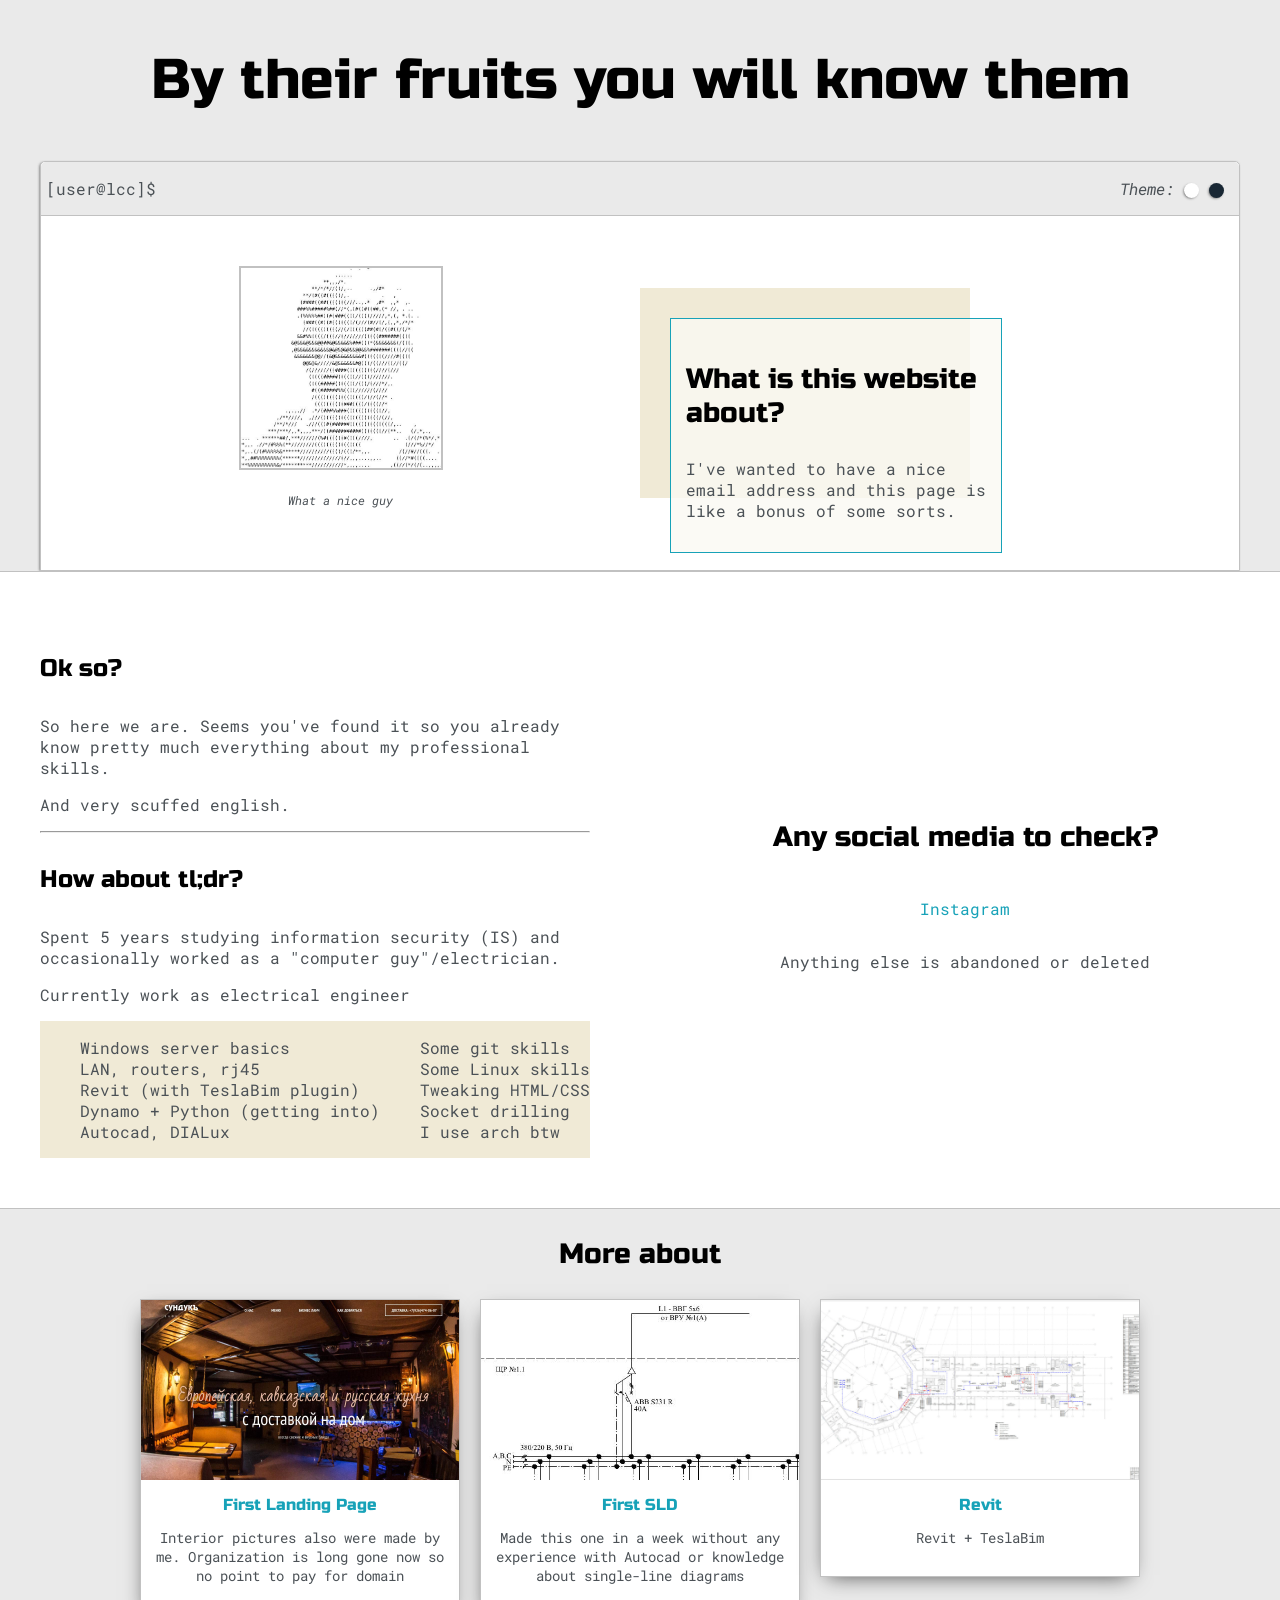
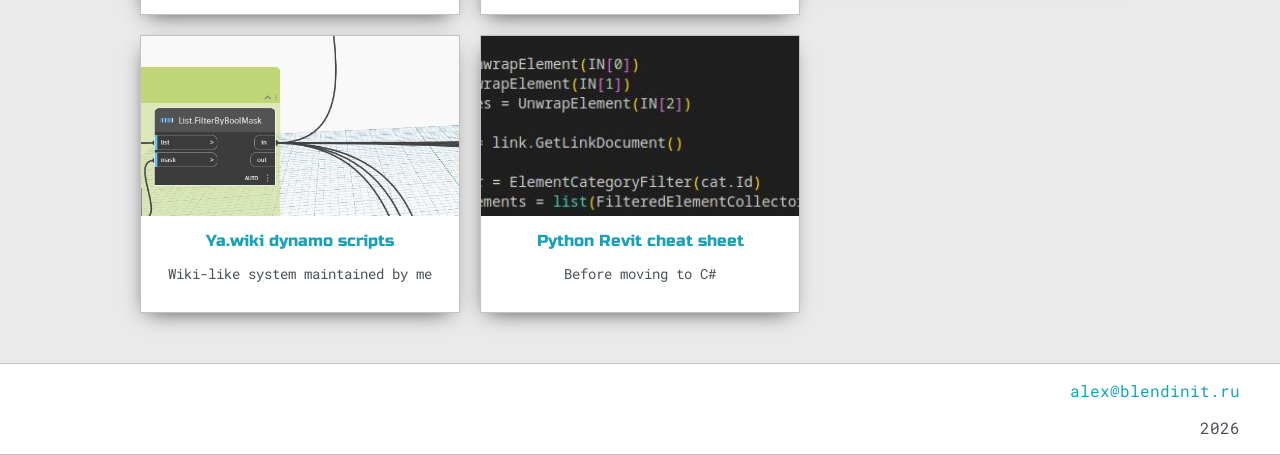
==== commit 4c5b8fb9: "initial site upload" ====
--- a/index.html
+++ b/index.html
@@ -1,226 +1,206 @@
 <!DOCTYPE html>
-<html lang="en">
+<html>
 
 <head>
-
-  <meta charset="utf-8">
-  <meta name="viewport" content="width=device-width, initial-scale=1, shrink-to-fit=no">
-  <meta name="description" content="">
-  <meta name="author" content="">
-
-  <title>Сауна</title>
-
-  <!-- Font Awesome Icons -->
-  <link href="vendor/fontawesome-free/css/all.min.css" rel="stylesheet" type="text/css">
-
-  <!-- Google Fonts -->
-  <link href="https://fonts.googleapis.com/css?family=Merriweather+Sans:400,700" rel="stylesheet">
-  <link href='https://fonts.googleapis.com/css?family=Merriweather:400,300,300italic,400italic,700,700italic' rel='stylesheet' type='text/css'>
-
-  <!-- Plugin CSS -->
-  <link href="vendor/magnific-popup/magnific-popup.css" rel="stylesheet">
-
-  <!-- Theme CSS - Includes Bootstrap -->
-  <link href="css/creative.min.css" rel="stylesheet">
-
+	<meta charset="utf-8">
+	<title>Testing Sandbox</title>
+
+
+	<meta name="viewport" content="width=device-width, initial-scale=1, maximum-scale=1, minimum-scale=1" />
+
+	<link href="https://fonts.googleapis.com/css2?family=Russo+One&display=swap" rel="stylesheet">
+
+	<link href="https://fonts.googleapis.com/css2?family=Roboto+Mono:wght@500&family=Russo+One&display=swap"
+		rel="stylesheet">
+
+	<link rel="stylesheet" type="text/css" href="css/default.css">
+	<link id="theme-style" rel="stylesheet" type="text/css" href="">
 </head>
 
-<body id="page-top">
-
-  <!-- Navigation -->
-  <nav class="navbar navbar-expand-lg navbar-light fixed-top py-3" id="mainNav">
-    <div class="container">
-      <a class="navbar-brand js-scroll-trigger" href="#page-top">Сауна</a>
-      <button class="navbar-toggler navbar-toggler-right" type="button" data-toggle="collapse" data-target="#navbarResponsive" aria-controls="navbarResponsive" aria-expanded="false" aria-label="Toggle navigation">
-        <span class="navbar-toggler-icon"></span>
-      </button>
-      <div class="collapse navbar-collapse" id="navbarResponsive">
-        <ul class="navbar-nav ml-auto my-2 my-lg-0">
-          <li class="nav-item">
-            <a class="nav-link js-scroll-trigger" href="#about">О нас</a>
-          </li>
-          <li class="nav-item">
-            <a class="nav-link js-scroll-trigger" href="#services">Услуги</a>
-          </li>
-          <li class="nav-item">
-            <a class="nav-link js-scroll-trigger" href="#portfolio">Фото</a>
-          </li>
-          <li class="nav-item">
-            <a class="nav-link js-scroll-trigger" href="#contact">Как добраться</a>
-          </li>
-        </ul>
-      </div>
-    </div>
-  </nav>
-
-  <!-- Masthead -->
-  <header class="masthead">
-    <div class="container h-100">
-      <div class="row h-100 align-items-center justify-content-center text-center">
-        <div class="col-lg-10 align-self-end">
-          <h1 class="text-uppercase text-white font-weight-bold">Название организации</h1>
-          <hr class="divider my-4">
-        </div>
-        <div class="col-lg-8 align-self-baseline">
-          <p class="text-white-75 font-weight-light mb-5">Хотите посвятить выходной или вечер буднего дня себе, с пользой провести свободное время? Приходите в НАЗВАНИЕ – пространство здоровья и отдыха.</p>
-          <a class="btn btn-primary btn-xl js-scroll-trigger" href="#about">Узнать больше</a>
-        </div>
-      </div>
-    </div>
-  </header>
-
-  <!-- About Section -->
-  <section class="page-section bg-primary" id="about">
-    <div class="container">
-      <div class="row justify-content-center">
-        <div class="col-lg-8 text-center">
-          <h2 class="text-white mt-0">О нас</h2>
-          <hr class="divider light my-4">
-          <p class="text-white-50 mb-4">Три роскошных зала, в которых можно отлично отдохнуть компанией от 2-х до 20-ти человек. К вашим услугам: финская и турецкая парные и т.д.</p>
-          <a class="btn btn-light btn-xl js-scroll-trigger" href="#services">Наши услуги</a>
-        </div>
-      </div>
-    </div>
-  </section>
-
-  <!-- Services Section -->
-  <section class="page-section" id="services">
-    <div class="container">
-      <h2 class="text-center mt-0">Мы предлагаем</h2>
-      <hr class="divider my-4">
-      <div class="row">
-        <div class="col-lg-3 col-md-6 text-center">
-          <div class="mt-5">
-            <i class="fas fa-4x fa-bath text-primary mb-4"></i>
-            <h3 class="h4 mb-2">Банные услуги</h3>
-            <p class="text-muted mb-0">Выбор веников, услуги банщика, СПА-терапия, массаж, банные принадлежности</p>
-          </div>
-        </div>
-        <div class="col-lg-3 col-md-6 text-center">
-          <div class="mt-5">
-            <i class="fas fa-4x fa-cloud text-primary mb-4"></i>
-            <h3 class="h4 mb-2">Парная</h3>
-            <p class="text-muted mb-0">Финская - 12 человек, турецкая - 12 человек</p>
-          </div>
-        </div>
-        <div class="col-lg-3 col-md-6 text-center">
-          <div class="mt-5">
-            <i class="fas fa-4x fa-hamburger text-primary mb-4"></i>
-            <h3 class="h4 mb-2">Кухня</h3>
-            <p class="text-muted mb-0">Бар, кавказская</p>
-          </div>
-        </div>
-        <div class="col-lg-3 col-md-6 text-center">
-          <div class="mt-5">
-            <i class="fas fa-4x fa-place-of-worship text-primary mb-4"></i>
-            <h3 class="h4 mb-2">Для отдыха</h3>
-            <p class="text-muted mb-0">Кальян, комнаты отдыха, караоке, купель, джакузи, обливное ведро</p>
-          </div>
-        </div>
-      </div>
-    </div>
-  </section>
-
-  <!-- Portfolio Section -->
-  <section id="portfolio">
-    <div class="container-fluid p-0">
-      <div class="row no-gutters">
-        <div class="col-lg-4 col-sm-6">
-          <a class="portfolio-box" href="img/portfolio/fullsize/1.jpg">
-            <img class="img-fluid" src="img/portfolio/thumbnails/1.jpg" alt="">
-            <div class="portfolio-box-caption">
-              <div class="project-category text-white-50">
-                Услуга 1
-              </div>
-              <div class="project-name">
-                Цена
-              </div>
-            </div>
-          </a>
-        </div>
-        <div class="col-lg-4 col-sm-6">
-          <a class="portfolio-box" href="img/portfolio/fullsize/2.jpg">
-            <img class="img-fluid" src="img/portfolio/thumbnails/2.jpg" alt="">
-            <div class="portfolio-box-caption">
-              <div class="project-category text-white-50">
-                Услуга 2
-              </div>
-              <div class="project-name">
-                Цена 2
-              </div>
-            </div>
-          </a>
-        </div>
-        <div class="col-lg-4 col-sm-6">
-          <a class="portfolio-box" href="img/portfolio/fullsize/3.jpg">
-            <img class="img-fluid" src="img/portfolio/thumbnails/3.jpg" alt="">
-            <div class="portfolio-box-caption">
-              <div class="project-category text-white-50">
-                Услуга 3
-              </div>
-              <div class="project-name">
-                Цена 3
-              </div>
-            </div>
-          </a>
-        </div>
-      </div>
-    </div>
-  </section>
-
-
-  <!-- Contact Section -->
-  <section class="page-section" id="contact">
-    <div class="container">
-      <div class="row justify-content-center">
-        <div class="col-lg-8 text-center">
-          <h2 class="mt-0">Свяжитесь с нами!</h2>
-          <hr class="divider my-4">
-          <p class="text-muted mb-5">Будем рады ответить</p>
-        </div>
-      </div>
-      <div class="row">
-        <div class="col-lg-4 ml-auto text-center">
-          <i class="fas fa-phone fa-3x mb-3 text-muted"></i>
-          <div>+7 (202) 555-0149</div>
-          <a class="d-block" href="mailto:contact@yourwebsite.com">contact@yourwebsite.com</a>
-        </div>
-        <div class="col-lg-4 mr-auto text-center">
-          <i class="fas fa-home fa-3x mb-3 text-muted"></i>
-          <!-- Make sure to change the email address in anchor text AND the link below! -->
-          <div>Россия, Москва, Лубянка</div>
-        </div>
-      </div>
-    </div>
-  </section>
-
-  <!-- Map -->
-  <section id="contact" class="map">
-    <iframe width="100%" height="100%" frameborder="0" scrolling="no" marginheight="0" marginwidth="0" src="https://maps.google.com/maps?f=q&amp;source=s_q&amp;hl=en&amp;geocode=&amp;q=Twitter,+Inc.,+Market+Street,+San+Francisco,+CA&amp;aq=0&amp;oq=twitter&amp;sll=28.659344,-81.187888&amp;sspn=0.128789,0.264187&amp;ie=UTF8&amp;hq=Twitter,+Inc.,+Market+Street,+San+Francisco,+CA&amp;t=m&amp;z=15&amp;iwloc=A&amp;output=embed"></iframe>
-    <br />
-    <small>
-      <a href="https://maps.google.com/maps?f=q&amp;source=embed&amp;hl=en&amp;geocode=&amp;q=Twitter,+Inc.,+Market+Street,+San+Francisco,+CA&amp;aq=0&amp;oq=twitter&amp;sll=28.659344,-81.187888&amp;sspn=0.128789,0.264187&amp;ie=UTF8&amp;hq=Twitter,+Inc.,+Market+Street,+San+Francisco,+CA&amp;t=m&amp;z=15&amp;iwloc=A"></a>
-    </small>
-  </section>
-
-  <!-- Footer -->
-  <footer class="bg-light py-5">
-    <div class="container">
-      <div class="small text-center text-muted">&copy; Компания </div>
-    </div>
-  </footer>
-
-  <!-- Bootstrap core JavaScript -->
-  <script src="vendor/jquery/jquery.min.js"></script>
-  <script src="vendor/bootstrap/js/bootstrap.bundle.min.js"></script>
-
-  <!-- Plugin JavaScript -->
-  <script src="vendor/jquery-easing/jquery.easing.min.js"></script>
-  <script src="vendor/magnific-popup/jquery.magnific-popup.min.js"></script>
-
-  <!-- Custom scripts for this template -->
-  <script src="js/creative.min.js"></script>
-
+<body>
+
+	<section class="s1">
+		<div class="main-container">
+			<div class="greeting-wrapper">
+				<h1>By their fruits you will know them</h1>
+			</div>
+
+
+			<div class="intro-wrapper">
+				<div class="nav-wrapper">
+
+					<!-- Link -->
+
+					<div class="dots-wrapper">
+						<div>
+							<p>[user@lcc]$</p>
+						</div>
+
+					</div>
+
+
+
+					<ul id="navigation" class="dots-wrapper">
+						<li><i> Theme: </i></li>
+						<li>
+							<div data-mode="light" id="light-mode" class="theme-dot"></div>
+						</li>
+						<li>
+							<div data-mode="blue" id="blue-mode" class="theme-dot"></div>
+						</li>
+
+					</ul>
+				</div>
+
+				<div class="left-column">
+					<img id="profile_pic" src="images/me.jpg">
+					<div id="theme-options-wrapper">
+
+					</div>
+
+					<p id="settings-note">What a nice guy</p>
+				</div>
+
+				<div class="right-column">
+
+					<div id="preview-shadow">
+						<div id="preview">
+
+							<h3>What is this website about?</h3>
+							<p>I've wanted to have a nice email address and this page is like a bonus of some sorts.</p>
+
+						</div>
+					</div>
+				</div>
+			</div>
+		</div>
+	</section>
+
+	<section class="s2">
+		<div class="main-container">
+
+			<div class="about-wrapper">
+				<div class="about-me">
+					<h4>Ok so?</h4>
+
+					<p>So here we are. Seems you've found it so you already know pretty much everything about my
+						professional skills.</p>
+
+					<p>And very scuffed english.</p>
+
+
+					<hr>
+
+					<h4>How about tl;dr?</h4>
+
+					<p>Spent 5 years studying information security (IS) and occasionally worked as a "computer
+						guy"/electrician.</a></p>
+					<p>Currently work as electrical engineer</a></p>
+
+					<div id="skills">
+						<ul>
+							<li>Windows server basics</li>
+							<li>LAN, routers, rj45</li>
+							<li>Revit (with TeslaBim plugin)</li>
+							<li>Dynamo + Python (getting into)</li>
+							<li>Autocad, DIALux</li>
+						</ul>
+
+						<ul>
+							<li>Some git skills</li>
+							<li>Some Linux skills</li>
+							<li>Tweaking HTML/CSS</li>
+							<li>Socket drilling</li>
+							<li>I use arch btw</li>
+						</ul>
+
+					</div>
+
+				</div>
+
+
+				<div class="sl">
+					<h3>Any social media to check?</h3>
+
+					<p><a target="_blank" href="https://www.instagram.com/stranded_void/">Instagram</a></p>
+
+					<p>Anything else is abandoned or deleted</p>
+				</div>
+			</div>
+
+		</div>
+	</section>
+
+	<section class="s1">
+		<div class="main-container">
+			<h3 style="text-align: center;">More about</h3>
+			<div class="post-wrapper">
+				<div>
+					<div class="post">
+						<a href="https://chest-cafe.github.io/" target="_blank"><img class="thumbnail" src="images/cafe.jpg"></a>
+						<div class="post-preview">
+							<h6 class="post-title"><a href="https://chest-cafe.github.io/" target="_blank">First Landing Page</a></h6>
+							<p class="post-intro">Interior pictures also were made by me. Organization is long gone now
+								so no point to pay for domain</p>
+						</div>
+					</div>
+				</div>
+
+				<div>
+					<div class="post">
+						<a href="sld.html"><img class="thumbnail" src="images/el.jpg"></a>
+						<div class="post-preview">
+							<h6 class="post-title"><a href="sld.html">First SLD</a></h6>
+							<p class="post-intro">Made this one in a week without any experience with Autocad or knowledge about single-line diagrams</p>
+
+						</div>
+					</div>
+				</div>
+
+				<div>
+					<div class="post">
+						<a href="revit.html"><img class="thumbnail" src="images/rplan.jpg"></a>
+						<div class="post-preview">
+							<h6 class="post-title"><a href="revit.html">Revit</a></h6>
+							<p class="post-intro">Revit + TeslaBim</p>
+
+						</div>
+					</div>
+				</div>
+					<div class="post">
+						<a href="images/dwiki.jpg"><img class="thumbnail" src="images/dynamo.jpg"></a>
+						<div class="post-preview">
+							<h6 class="post-title"><a href="images/dwiki.jpg">Ya.wiki dynamo scripts</a></h6>
+							<p class="post-intro">Wiki-like system maintained by me</p>
+						</div>
+					</div>
+				
+				<div>
+					<div class="post">
+						<a href="pyrevit.html"><img class="thumbnail" src="images/pyrevit.jpg"></a>
+						<div class="post-preview">
+							<h6 class="post-title"><a href="dynamo.html">Python Revit cheat sheet</a></h6>
+							<p class="post-intro">Before moving to C#</p>
+						</div>
+					</div>
+				</div>
+			</div>
+		</div>
+	</section>
+
+	<section class="s2" id="footer">
+		<div class="main-container">
+
+			<p><a href="mailto:alex@blendinit.ru"> alex@blendinit.ru </a></p>
+			<p>
+				<script>document.write(new Date().getFullYear());</script>
+			</p>
+
+
+		</div>
+	</section>
+
+	<script type="text/javascript" src="script.js"></script>
 </body>
 
-</html>
+</html>
--- a/css/default.css
+++ b/css/default.css
@@ -0,0 +1,415 @@
+:root{
+	--mainColor:#eaeaea;
+	--secondaryColor:#fff;
+
+	--borderColor:#c1c1c1;
+
+	--mainText:black;
+	--secondaryText:#4b5156;
+
+	--themeDotBorder:#24292e;
+
+	--previewBg:rgb(251, 249, 243, 0.8);
+	--previewShadow:#f0ead6;
+
+
+	--buttonColor:black;
+
+
+}
+
+
+html, body{
+	padding: 0;
+	margin: 0;
+	scroll-behavior: smooth;
+}
+
+body *{
+	transition: 0.3s;
+}
+
+
+h1, h2, h3, h4, h5, h6, strong{
+	color: var(--mainText);
+	font-family: 'Russo One', sans-serif;
+	font-weight: 500;
+}
+
+p, li, span, label, input, textarea{
+	color: var(--secondaryText);
+	font-family: 'Roboto Mono', monospace;
+}
+
+a{
+	text-decoration: none;
+	color:#17a2b8;
+}
+
+ul{
+	list-style: none;
+}
+
+h1 { font-size: 56px;}
+h2 { font-size: 36px;}
+h3 { font-size: 28px;}
+h4 { font-size: 24px;}
+h5 { font-size: 20px;}
+h6 { font-size: 16px;}
+
+
+.s1{
+	background-color: var(--mainColor);
+	border-bottom:1px solid var(--borderColor);
+	overflow:auto;
+}
+
+.s2{
+	background-color: var(--secondaryColor);
+	border-bottom:1px solid var(--borderColor);
+	overflow:auto;
+}
+
+#footer{
+
+	text-align: right;
+}
+
+
+
+.main-container{
+	width: 1200px;
+	margin: 0 auto;
+}
+
+
+.greeting-wrapper{
+	display: grid;
+	text-align: center;
+	align-content: center;
+	min-height: 10em;
+
+}
+
+.intro-wrapper{
+	background-color: var(--secondaryColor);
+	border:1px solid var(--borderColor);
+	border-radius:5px 5px 0 0;
+
+
+	-webkit-box-shadow: -1px 1px 3px -1px rgba(0,0,0,0.75);
+	-moz-box-shadow: -1px 1px 3px -1px rgba(0,0,0,0.75);
+	box-shadow: -1px 1px 3px -1px rgba(0,0,0,0.75);
+
+	display: grid;
+	grid-template-columns: 1fr 1fr;
+	grid-template-areas:
+		'nav-wrapper nav-wrapper'
+		'left-column right-column'
+	;
+}
+
+
+.nav-wrapper{
+	border-radius:5px 5px 0 0;
+	grid-area:nav-wrapper;
+	border-bottom: 1px solid var(--borderColor);
+	display: flex;
+	justify-content: space-between;
+	align-items: center;
+	background-color: var(--mainColor);
+}
+
+#navigation a{
+	color:var(--mainText);
+}
+
+
+#navigation{
+	margin:0;
+	padding: 10px;
+}
+
+#navigation li{
+	display: inline-block;
+	margin-right: 5px;
+	margin-left:5px;
+}
+
+.dots-wrapper{
+	display: flex;
+	padding-left: 5px;
+
+}
+
+#dot-1{
+	background-color:  #FC6058;
+}
+
+#dot-2{
+	background-color:  #FEC02F;
+}
+
+#dot-3{
+	background-color:  #2ACA3E;
+}
+
+.browser-dot{
+	background-color: black;
+	height: 15px;
+	width: 15px;
+	border-radius: 50%;
+	margin: 5px;
+
+	-webkit-box-shadow: -1px 1px 3px -1px rgba(0,0,0,0.75);
+	-moz-box-shadow: -1px 1px 3px -1px rgba(0,0,0,0.75);
+	box-shadow: -1px 1px 3px -1px rgba(0,0,0,0.75);
+
+}
+
+
+.left-column{
+	grid-area: left-column;
+	padding-top:50px;
+	padding-bottom: 50px;
+}
+
+#profile_pic{
+	display: block;
+	margin:0 auto;
+
+	height: 200px;
+	width: 200px;
+	object-fit: cover;
+	border:2px solid var(--borderColor);
+}
+
+
+#theme-options-wrapper{
+	display: flex;
+	justify-content: center;
+	padding-top: 10px;
+}
+
+.theme-dot{
+	background-color: black;
+	height: 15px;
+	width: 15px;
+	border-radius: 50%;
+	margin-top: 5px;
+
+	-webkit-box-shadow: -1px 1px 3px -1px rgba(0,0,0,0.75);
+	-moz-box-shadow: -1px 1px 3px -1px rgba(0,0,0,0.75);
+	box-shadow: -1px 1px 3px -1px rgba(0,0,0,0.75);
+
+
+	cursor: pointer;
+}
+
+
+.theme-dot:hover{
+	border-width: 5px;
+}
+
+
+#light-mode{
+	background-color: #fff;
+}
+
+#blue-mode{
+	background-color: #192734;
+}
+
+
+#settings-note{
+	font-size: 12px;
+	font-style: italic;
+	text-align: center;
+}
+
+.right-column{
+	grid-area: right-column;
+	display: grid;
+	align-content: center;
+
+	padding-top: 50px;
+	padding-bottom: 50px;
+}
+
+
+#preview-shadow{
+	background-color: var(--previewShadow);
+	max-width: 300px;
+	height: 180px;
+	padding-left: 30px;
+	padding-top: 30px;
+}
+
+#preview{
+	width: 300px;
+	border:1.5px solid #17a2b8;
+	background-color: var(--previewBg);
+	padding:15px;
+	position: relative;
+}
+
+
+
+#corner-bl{
+	bottom:-5px;
+	left: -5px
+}
+
+.about-wrapper{
+	display: grid;
+	grid-template-columns: repeat(auto-fit, minmax(320px, 1fr));
+	padding-bottom: 50px;
+	padding-top: 50px;
+	gap:100px;
+}
+
+
+#skills{
+	display: flex;
+	justify-content: space-evenly;
+	background-color: var(--previewShadow);
+}
+
+.sl{
+	display: grid;
+	align-content: center;
+	text-align: center;
+}
+
+#social_img{
+	width: 100%;
+}
+
+
+.post-wrapper{
+	display: grid;
+	grid-template-columns: repeat(auto-fit, 320px);
+	gap:20px;
+	justify-content: center;
+	padding-bottom: 50px;
+}
+
+.post{
+	border:1px solid var(--borderColor);
+	-webkit-box-shadow: -2px 7px 21px -9px rgba(0,0,0,0.75);
+	-moz-box-shadow: -2px 7px 21px -9px rgba(0,0,0,0.75);
+	box-shadow: -2px 7px 21px -9px rgba(0,0,0,0.75);
+	text-align: center;
+}
+
+.thumbnail{
+	display: block;
+	width: 100%;
+	height:180px;
+	object-fit: cover;
+}
+
+.post-preview{
+	background-color: #fff;
+	padding:15px;
+}
+
+.post-title{
+	color:black;
+	margin: 0;
+}
+
+.post-intro{
+	color:#4b5156;
+	font-size: 14px;
+}
+
+
+#contact-form{
+	display: block;
+	max-width: 600px;
+	margin: 0 auto;
+	border: 1px solid var(--borderColor);
+	padding: 15px;
+	border-radius: 5px;
+	background-color: var(--mainColor);
+	margin-bottom: 50px;
+
+}
+
+#contact-form label{
+	line-height: 2.7em;
+}
+
+#contact-form textarea{
+	min-height: 100px;
+	font-size: 14px;
+}
+
+
+.input-field{
+	width: 100%;
+	padding-top: 10px;
+	padding-bottom:10px;
+	background-color: var(--secondaryColor);
+	border-radius: 5px;
+	border:1px solid var(--borderColor);
+	font-size: 14px;
+}
+
+
+#submit-btn{
+	margin-top: 10px;
+	width: 100%;
+	padding-top: 10px;
+	padding-bottom:10px;
+	color: #fff;
+	background-color: var(--buttonColor);
+	border:none;
+}
+
+
+@media screen and (max-width: 1200px){
+	.main-container{
+		width: 95%;
+	}
+}
+
+@media screen and (max-width: 800px){
+	.intro-wrapper{
+		grid-template-columns: 1fr;
+		grid-template-areas:
+			'nav-wrapper'
+			'left-column'
+			'right-column'
+		;
+	}
+
+	.right-column{
+		justify-content: center;
+	}
+
+}
+
+@media screen and (max-width: 400px){
+	#preview-shadow{
+		max-width: 280px;
+		height: 180px;
+		padding-left: 10px;
+		padding-top: 10px;
+	}
+
+	#preview{
+		width: 280px;
+
+	}
+
+}
+
+pre{
+	text-decoration: none;
+	background-color: #292929;
+    color: #00b909;
+	max-width: 1200px;
+  
+  }
